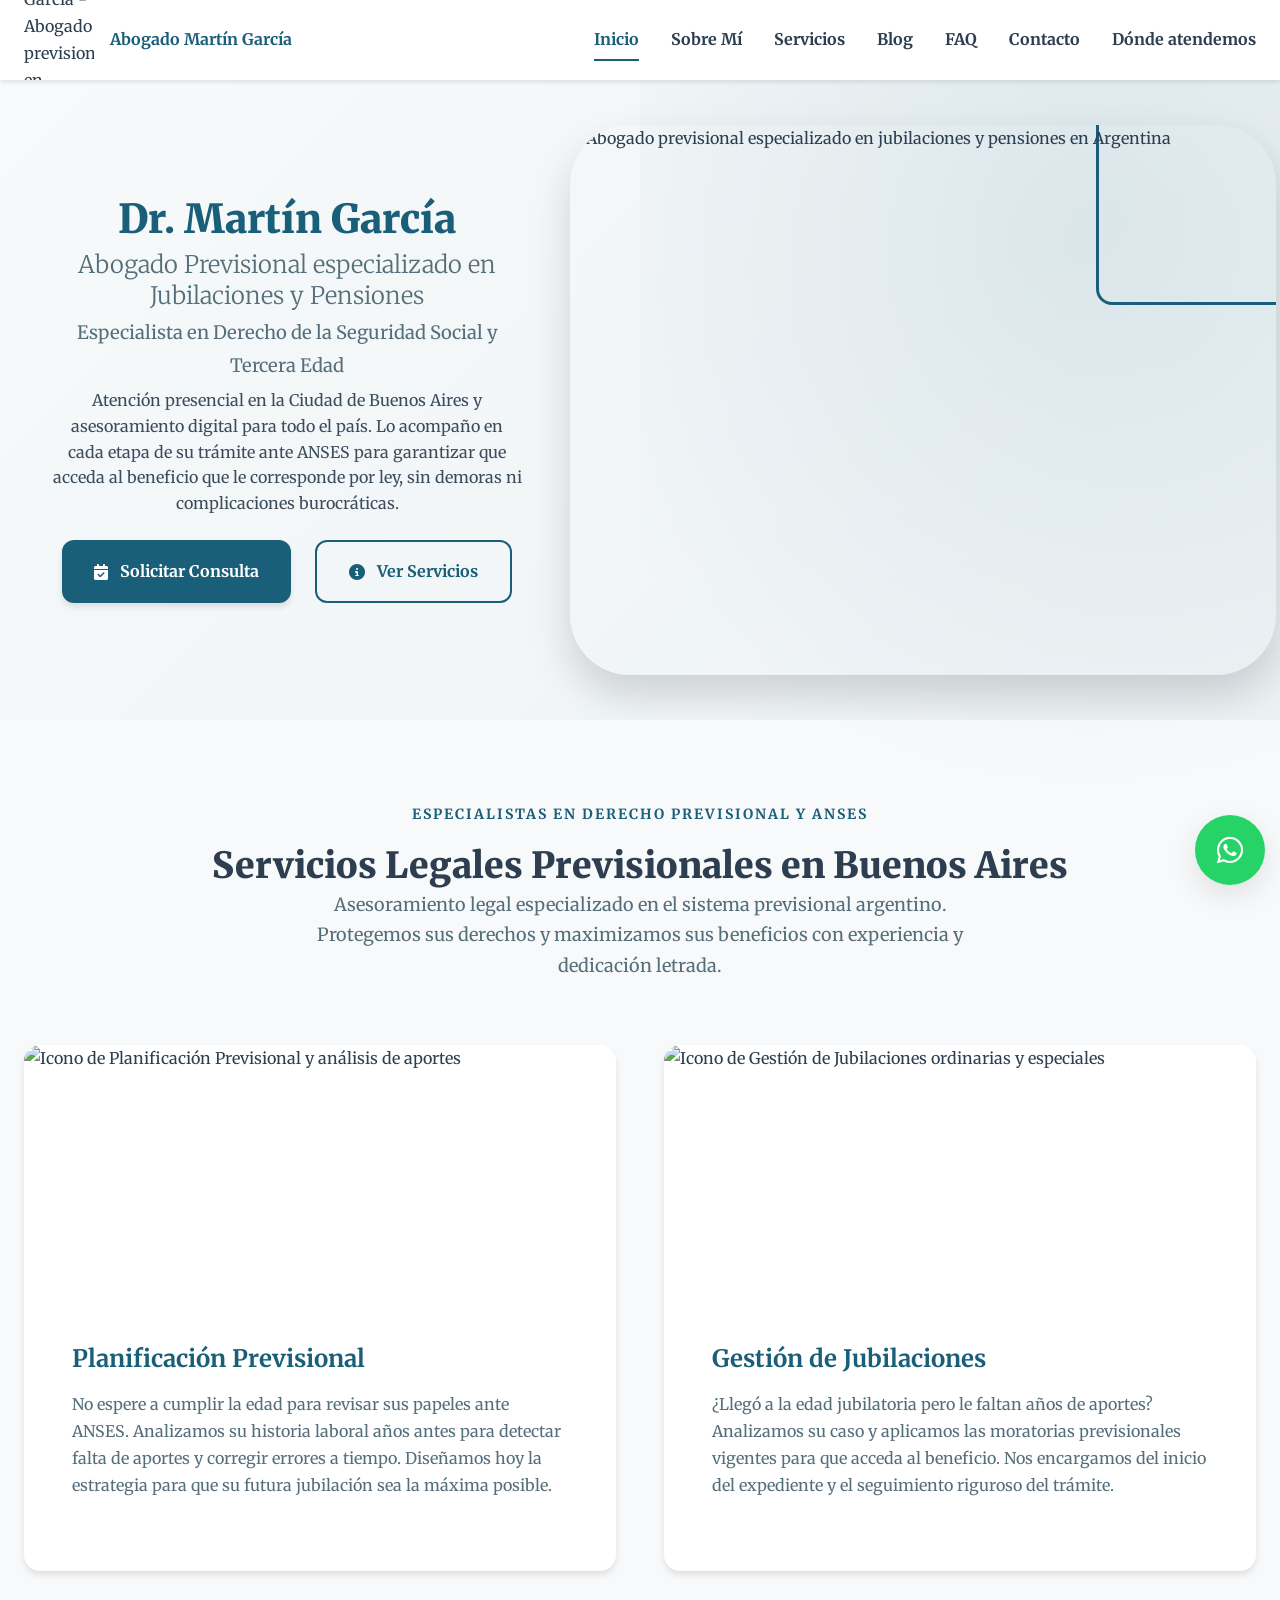
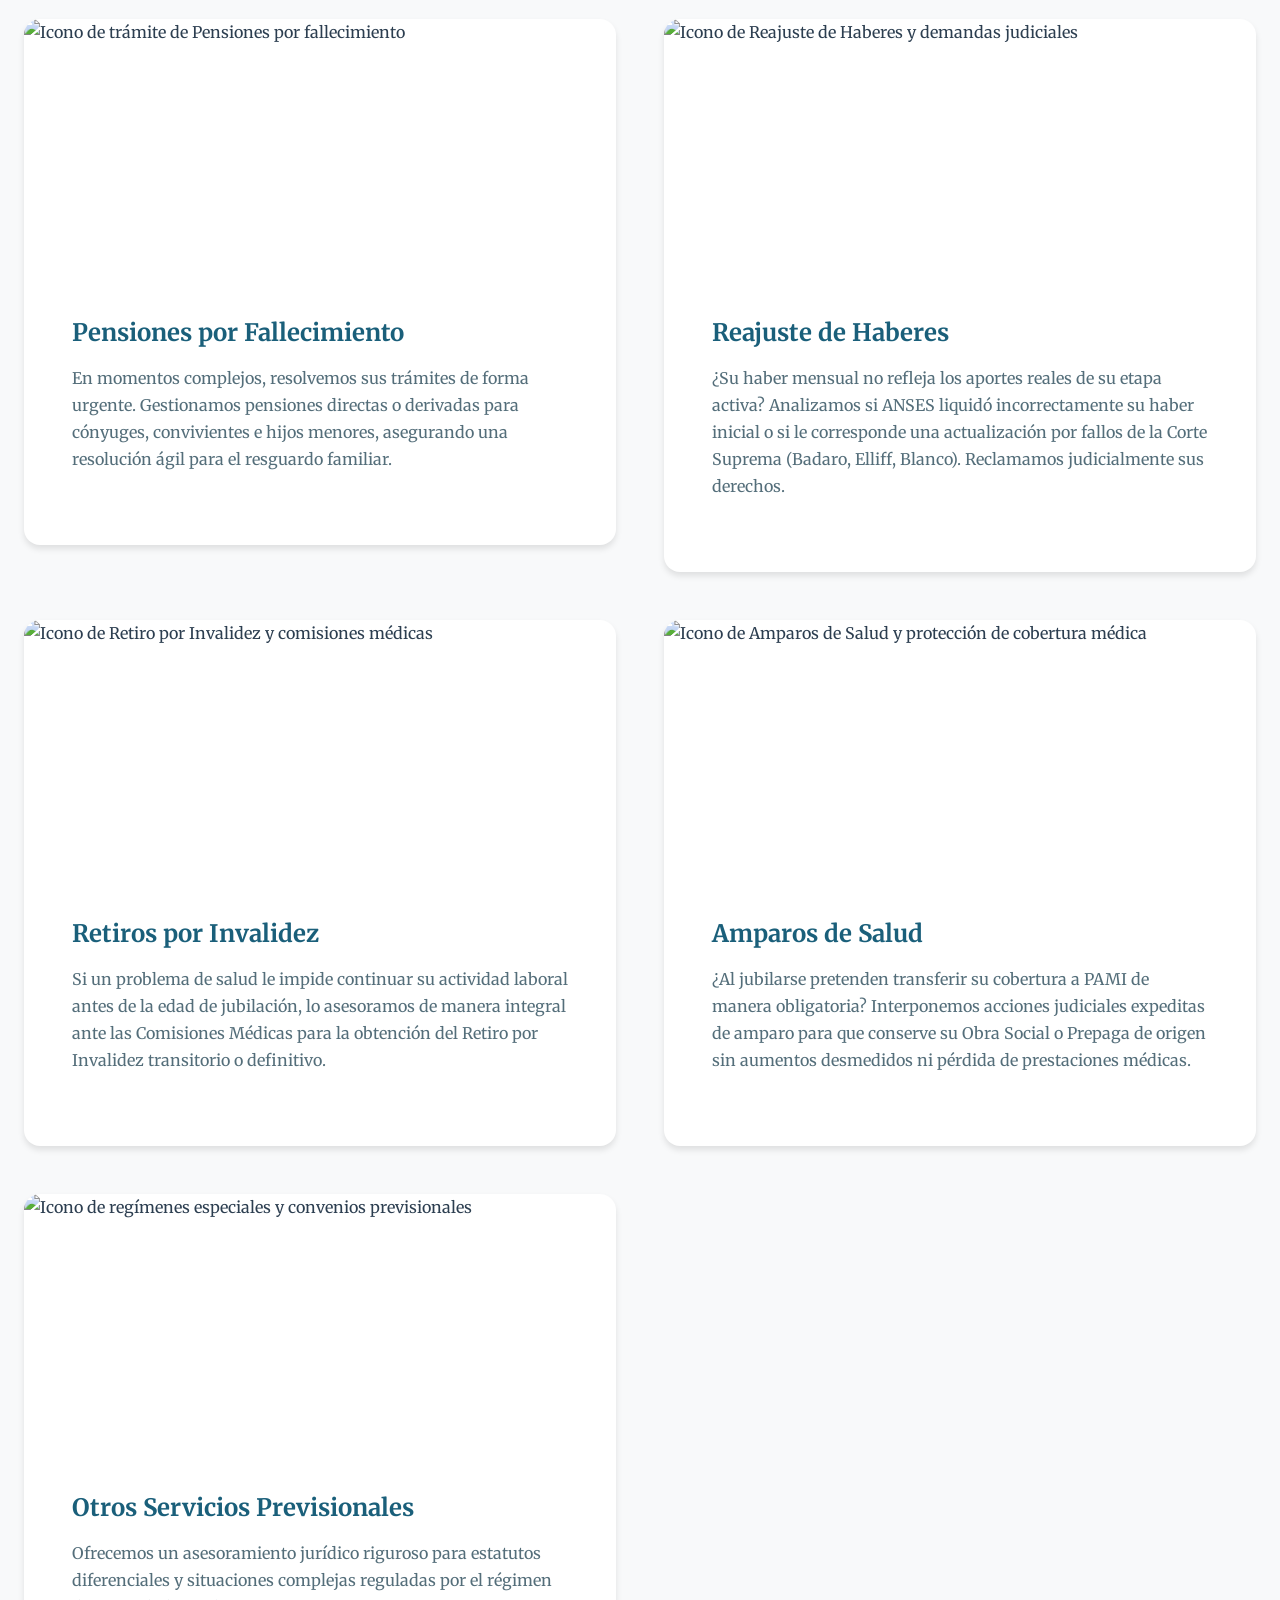
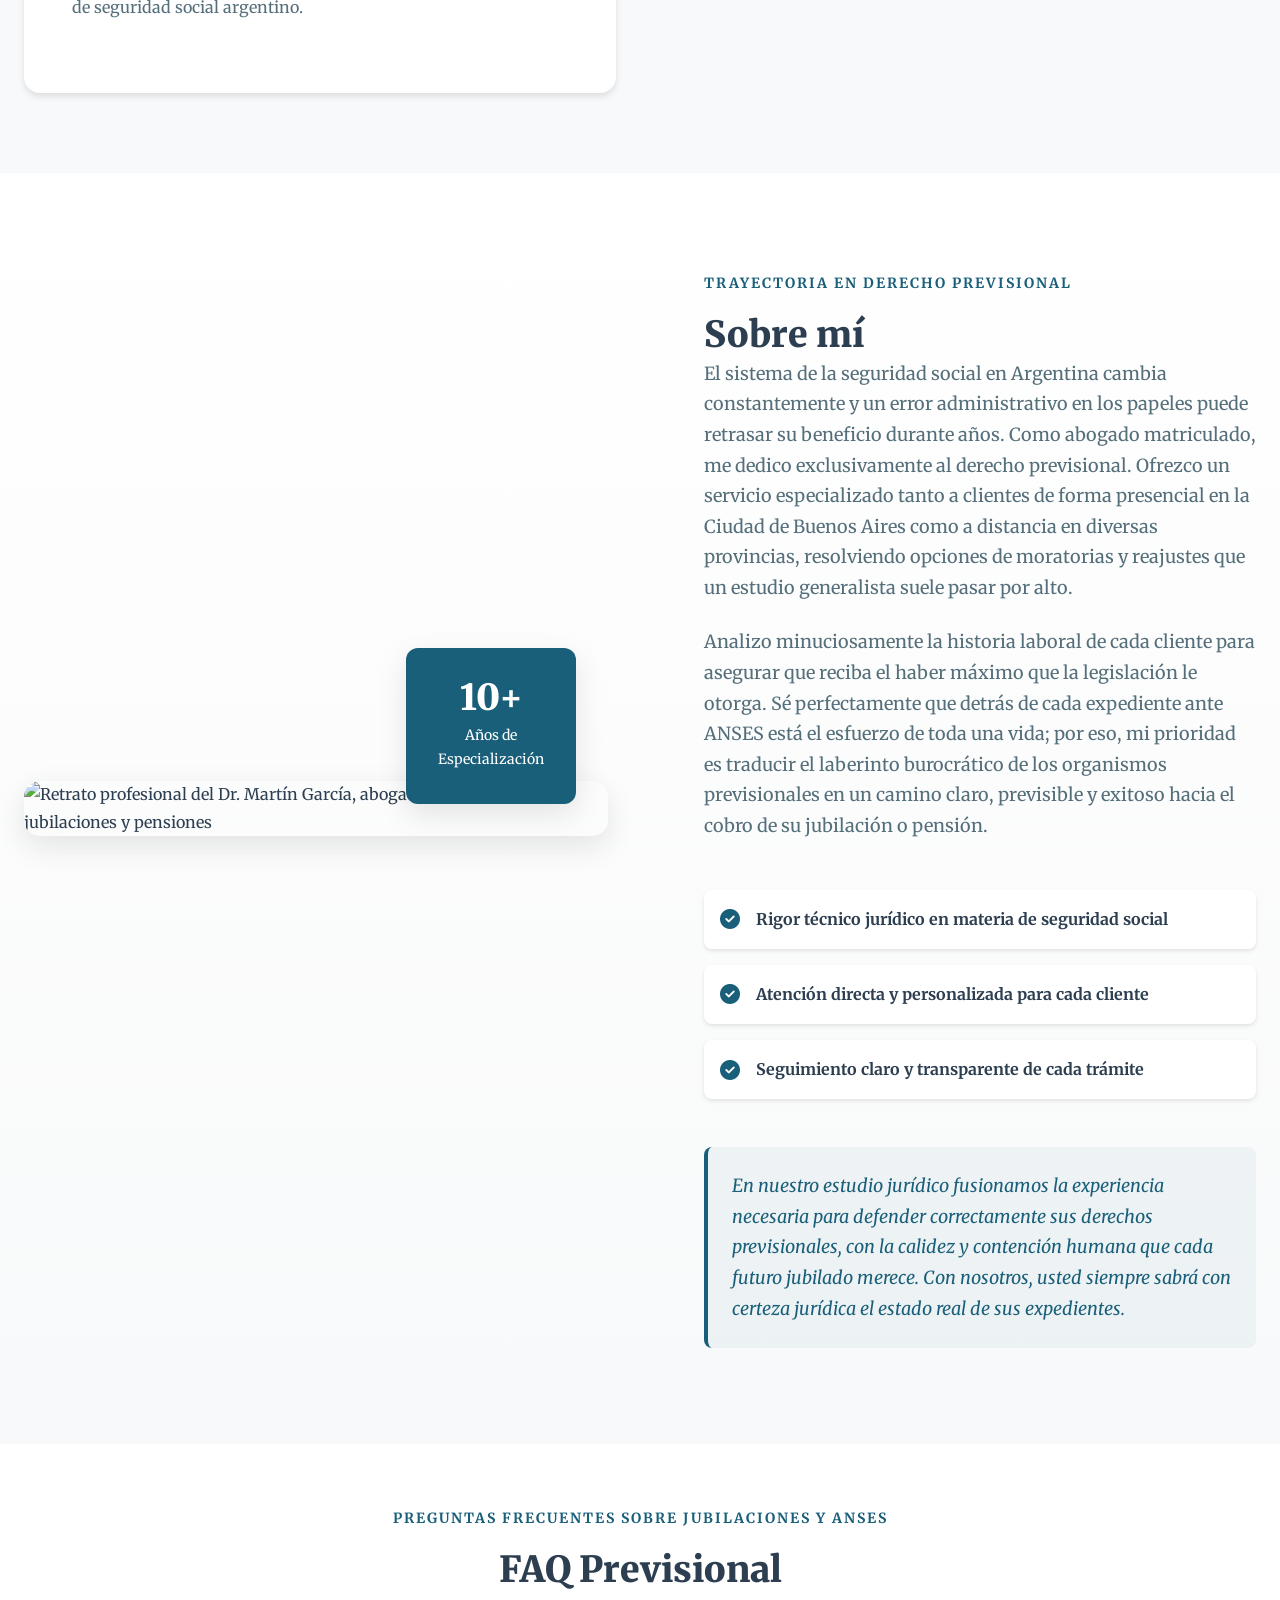
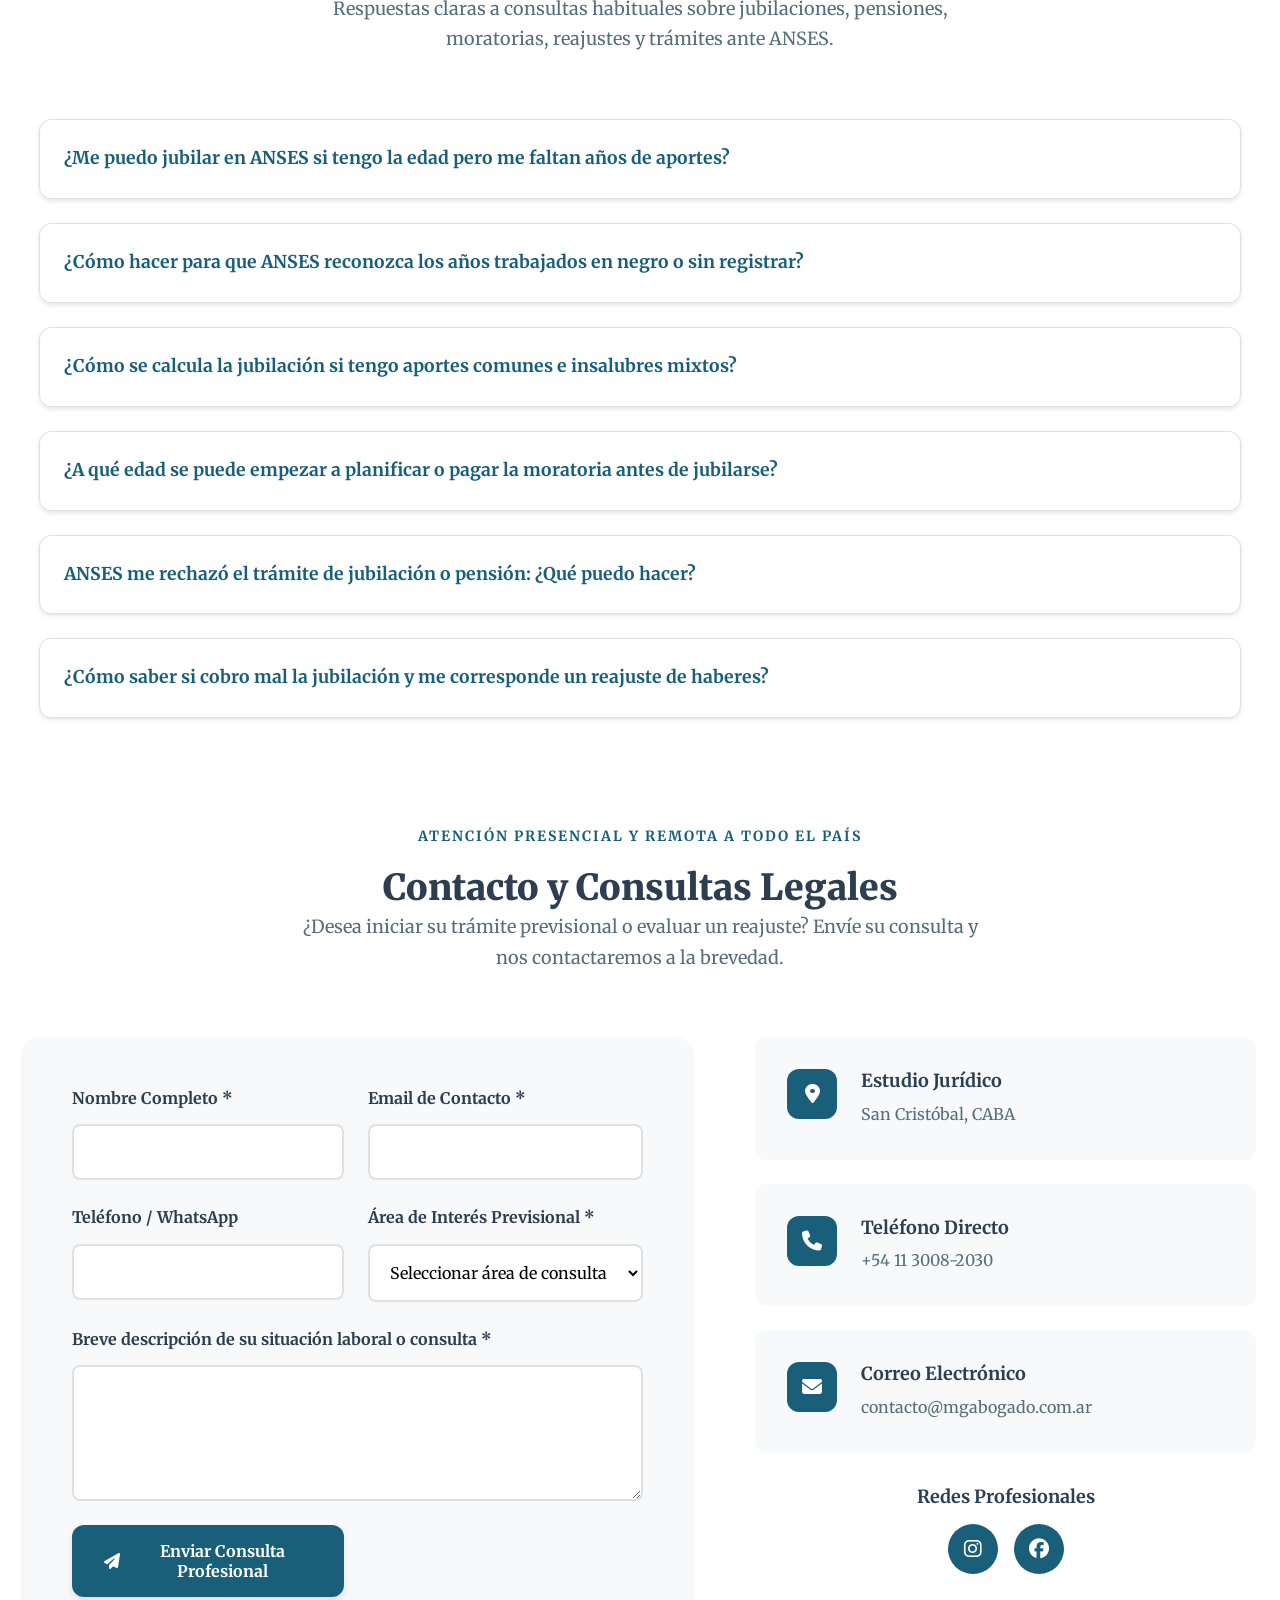
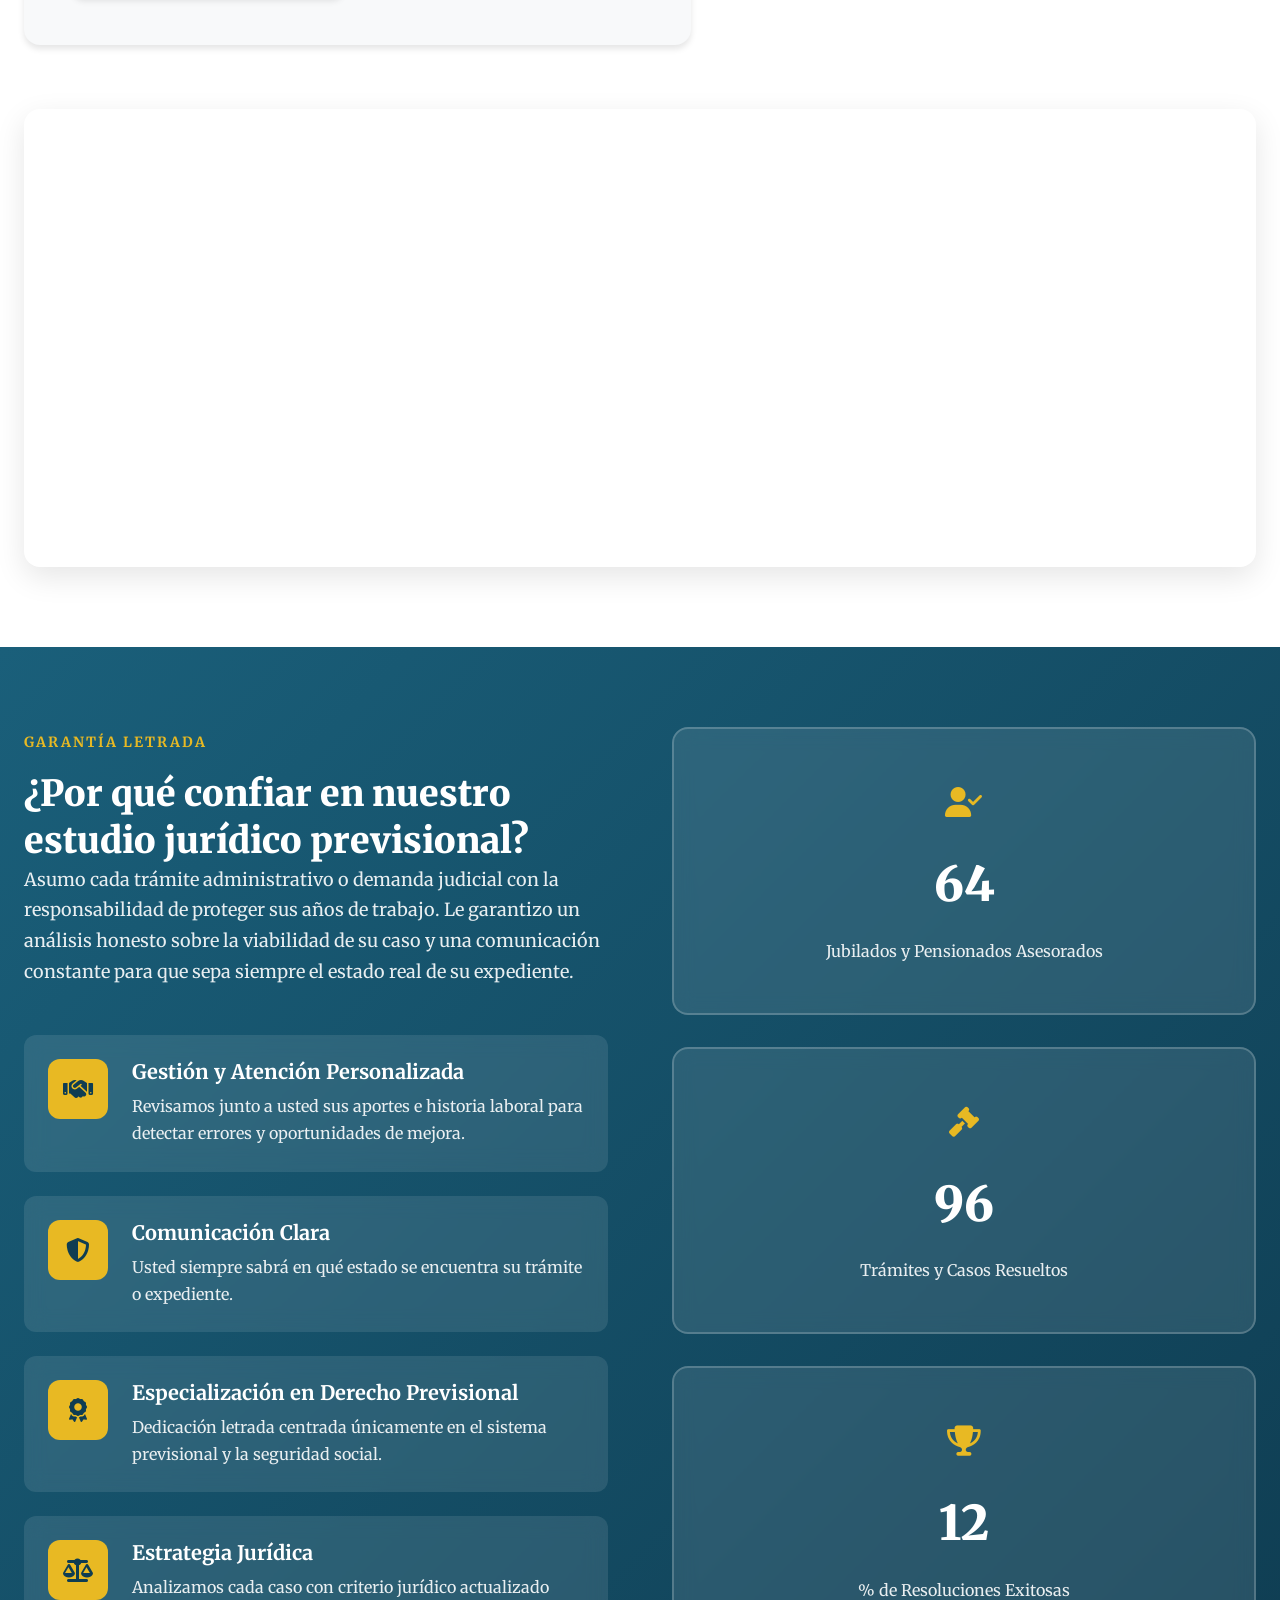
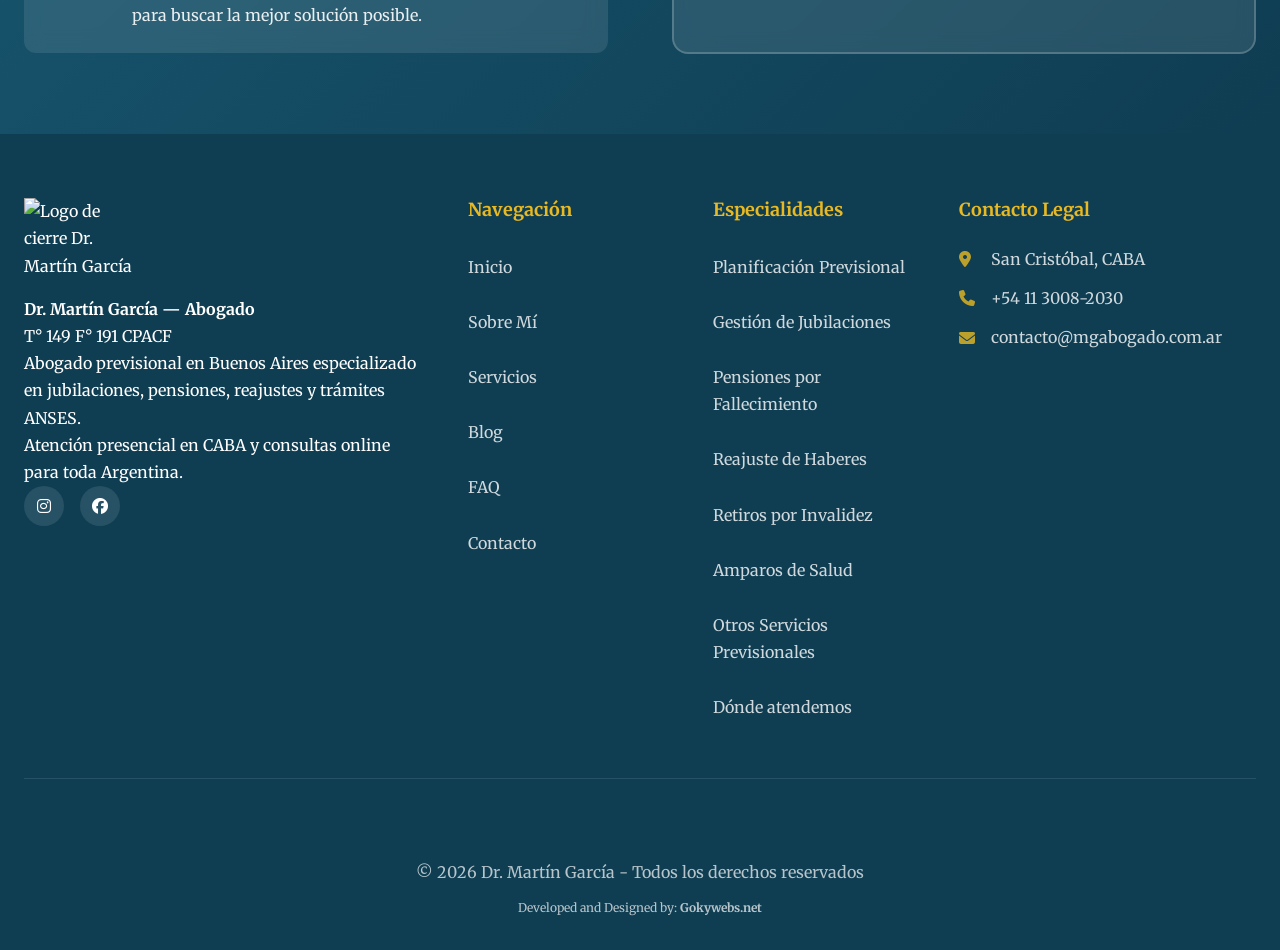
==== index.html @ 27e60020 "Add files via upload" ====
<!DOCTYPE html>
<html lang="es">
<head>
    <!-- Google Tag Manager -->
<script>(function(w,d,s,l,i){w[l]=w[l]||[];w[l].push({'gtm.start':
new Date().getTime(),event:'gtm.js'});var f=d.getElementsByTagName(s)[0],
j=d.createElement(s),dl=l!='dataLayer'?'&l='+l:'';j.async=true;j.src=
'https://www.googletagmanager.com/gtm.js?id='+i+dl;f.parentNode.insertBefore(j,f);
})(window,document,'script','dataLayer','GTM-MPMJT2L8');</script>
<!-- End Google Tag Manager -->
    <meta charset="UTF-8">
    <meta name="viewport" content="width=device-width, initial-scale=1.0">
    
<link rel="icon" type="image/x-icon" href="images/Logos/Martin Garcia Servicios Legales - Isotipo.ico">
    <link rel="apple-touch-icon" href="images/Logos/Martin Garcia Servicios Legales - Isotipo.png">
    
    <meta name="theme-color" content="#1A2E40">
    

    <title>Abogado Previsional en CABA | Jubilaciones, Pensiones y Reajustes ANSES</title>
    <meta name="description" content="Abogado previsional en Buenos Aires especializado en jubilaciones, pensiones, reajuste de haberes y trámites ANSES. Atención presencial en CABA y consultas online para todo el país.">
    <meta name="keywords" content="abogado previsional, jubilaciones, pensiones, ANSES, reajuste de haberes, amparo de salud, abogado previsional buenos aires, moratorias previsionales, retiro por invalidez, derecho previsional argentina, aportes jubilatorios">
    <meta name="author" content="Dr. Martín García">
    <meta name="robots" content="index, follow, max-image-preview:large">
    <meta name="geo.region" content="AR-C">
<meta name="geo.placename" content="Buenos Aires">
<meta name="geo.position" content="-34.6037;-58.3816">
<meta name="ICBM" content="-34.6037, -58.3816">
<meta name="language" content="Spanish">
    <meta property="og:title" content="Dr. Martín García | Abogado Especialista en Derecho Previsional">
    <meta property="og:description" content="Asesoramiento legal profesional en jubilaciones, pensiones, reajustes y moratorias ante ANSES. Gestión integral presencial y remota para todo el país.">
    <meta property="og:type" content="website">
    
    <meta property="og:site_name" content="Dr. Martín García - Abogado Previsional">
    <meta property="og:url" content="https://mgabogado.com.ar/">
    <meta property="og:image" content="https://mgabogado.com.ar/images/Logos/social-share.jpg">
    <meta property="og:image:width" content="1200">
<meta property="og:image:height" content="630">
    <meta property="og:locale" content="es_AR">
    
    <meta name="twitter:card" content="summary_large_image">
    <meta name="twitter:title" content="Dr. Martín García - Abogado Previsional">
    <meta name="twitter:description" content="Especialista en jubilaciones, pensiones y reajustes en el sistema previsional argentino.">
    <meta name="twitter:image" content="https://mgabogado.com.ar/images/Logos/Martin Garcia Servicios Legales - Isotipo.jpg">
    
    <link rel="canonical" href="https://mgabogado.com.ar/">
<link rel="alternate" hreflang="es-AR" href="https://mgabogado.com.ar/">
   <link rel="preload" as="image" href="images/Logo.webp">
    <link rel="stylesheet" href="styles.css">
    <link rel="preconnect" href="https://fonts.googleapis.com">
<link rel="preconnect" href="https://fonts.gstatic.com" crossorigin>
<link href="https://fonts.googleapis.com/css2?family=Merriweather:wght@300;400;700;900&display=swap" rel="stylesheet" media="print" onload="this.media='all'">
    <link rel="stylesheet" href="https://cdnjs.cloudflare.com/ajax/libs/font-awesome/6.4.0/css/all.min.css" media="print" onload="this.media='all'">
   
<script type="application/ld+json">
{
  "@context": "https://schema.org",
  "@type": "FAQPage",
  "mainEntity": [
    {
      "@type": "Question",
      "name": "¿Me puedo jubilar en ANSES si tengo la edad pero me faltan años de aportes?",
      "acceptedAnswer": {
        "@type": "Answer",
        "text": "Sí, en muchos casos es posible acceder a la jubilación aun cuando faltan años de aportes, mediante los regímenes de regularización previsional vigentes (moratorias). Actualmente, la posibilidad de regularizar aportes depende de las modalidades habilitadas por la normativa vigente, que permiten cancelar períodos faltantes para poder completar los requisitos y acceder al beneficio jubilatorio en ANSES."
      }
    },
    {
      "@type": "Question",
      "name": "¿Cómo hacer para que ANSES reconozca los años trabajados en negro o sin registrar?",
      "acceptedAnswer": {
        "@type": "Answer",
        "text": "Para solicitar el reconocimiento de aportes no registrados, se puede iniciar un trámite de probatoria de servicios, aportando prueba documental del vínculo laboral. Esto puede incluir recibos de sueldo, certificaciones laborales, aportes sindicales, registros de obra social o cualquier documentación que permita acreditar la relación de trabajo para su incorporación al cómputo previsional."
      }
    },
    {
      "@type": "Question",
      "name": "¿Cómo se calcula la jubilación si tengo aportes comunes e insalubres mixtos?",
      "acceptedAnswer": {
        "@type": "Answer",
        "text": "Cuando existen servicios comunes e insalubres, no se suman de forma directa. Se aplica un prorrateo de servicios, que permite determinar cómo impactan los distintos períodos en la edad jubilatoria y en los años requeridos. Este mecanismo combina la normativa aplicable a cada tipo de actividad para establecer la edad efectiva de acceso al beneficio previsional."
      }
    },
    {
      "@type": "Question",
      "name": "¿A qué edad se puede empezar a planificar o pagar la moratoria antes de jubilarse?",
      "acceptedAnswer": {
        "@type": "Answer",
        "text": "La planificación previsional puede iniciarse varios años antes de la edad jubilatoria. En la práctica, muchas personas comienzan a analizar su situación a partir de los 50 años en mujeres y 55 en hombres, con el objetivo de evaluar aportes faltantes y posibles escenarios de regularización. Esto permite anticipar el acceso al beneficio y ordenar la situación previsional con tiempo, según la normativa vigente."
      }
    },
    {
      "@type": "Question",
      "name": "ANSES me rechazó el trámite de jubilación o pensión: ¿Qué puedo hacer?",
      "acceptedAnswer": {
        "@type": "Answer",
        "text": "Si el organismo emite una resolución denegatoria, es posible revisar los fundamentos del rechazo y presentar un recurso administrativo o judicial, según el caso. En general, los reclamos pueden tramitarse mediante recursos ante la CARSS o mediante acciones judiciales previsionales, dependiendo del motivo del rechazo y de la etapa del expediente."
      }
    },
    {
      "@type": "Question",
      "name": "¿Cómo saber si cobro mal la jubilación y me corresponde un reajuste de haberes?",
      "acceptedAnswer": {
        "@type": "Answer",
        "text": "Para determinar si un haber jubilatorio está correctamente calculado, es necesario analizar la historia laboral, los salarios históricos y la movilidad aplicada en el beneficio. Cuando existen diferencias entre los ingresos reales y el haber percibido, puede corresponder un análisis técnico de reajuste previsional, considerando la normativa vigente y la jurisprudencia de la Corte Suprema en materia de movilidad jubilatoria."
      }
    }
  ]
}
</script>

<script type="application/ld+json">
{
  "@context":"https://schema.org",
  "@type": ["LegalService","Attorney","LocalBusiness"],
  "name": "Dr. Martín García - Abogado Previsional",
    "description": "Estudio jurídico previsional especializado en jubilaciones, pensiones, reajustes de haberes y trámites ANSES en Buenos Aires y atención online para toda Argentina.",
  "image": "https://mgabogado.com.ar/images/Logos/Martin Garcia Servicios Legales - Isotipo.jpg",
  "@id": "https://mgabogado.com.ar/",
  "url": "https://mgabogado.com.ar/",
"telephone": "+541130082030",
"email": "contacto@mgabogado.com.ar",
"founder": "Dr. Martín García",
"openingHours": "Mo-Fr 09:00-18:00",
  "address": {
    "@type": "PostalAddress",
    "addressLocality": "Buenos Aires",
    "addressRegion": "CABA",
    "addressCountry": "AR"
  },
"geo": {
  "@type": "GeoCoordinates",
  "latitude": -34.6174548,
  "longitude": -58.4005626
},
 "areaServed": {
  "@type": "Country",
  "name": "Argentina"
},
  "priceRange": "$$",
 "serviceType": [
  "Jubilaciones",
  "Pensiones",
  "Retiro por Invalidez",
  "Reajuste de Haberes",
  "Amparos de Salud",
  "Derecho Previsional"
],

"sameAs": [
  "https://www.instagram.com/ab.martingarcia/",
  "https://www.facebook.com/AbogadoGarciaMartin/"
]

}
</script>

<style>
        .hero__title {
            margin-bottom: 0.3rem !important;
        }
        .hero__description {
            margin-top: 0 !important;
            margin-bottom: 0.4rem !important;
            font-size: 1.15rem !important;
        }
        .hero__seo-text {
            margin-top: 0 !important;
            margin-bottom: 1.5rem !important;
            font-size: 1rem !important;
            line-height: 1.6 !important;
            opacity: .92 !important;
            max-width: 700px !important;
        }
    </style>
</head>
<body>
    <!-- Google Tag Manager (noscript) -->
<noscript><iframe src="https://www.googletagmanager.com/ns.html?id=GTM-MPMJT2L8"
height="0" width="0" style="display:none;visibility:hidden"></iframe></noscript>
<!-- End Google Tag Manager (noscript) -->
    <header class="header" id="header">
        <nav class="nav container">
            <div class="nav__brand">
                <img src="images/Logo.webp" alt="Dr. Martín García - Abogado previsional en Buenos Aires" class="nav__logo">
                <span class="nav__name">Abogado Martín García</span>
            </div>
            
            <div class="nav__menu" id="nav-menu">
                <ul class="nav__list">
                    <li class="nav__item">
                        <a href="#inicio" class="nav__link active-link" title="Ir al inicio">Inicio</a>
                    </li>
                    <li class="nav__item">
                        <a href="#sobre-mi" class="nav__link" title="Conocer la trayectoria del Dr. Martín García">Sobre Mí</a>
                    </li>
                    <li class="nav__item">
                        <a href="#servicios" class="nav__link" title="Servicios legales previsionales">Servicios</a>
                    </li>
                    <li class="nav__item">
                        <a href="https://blog.mgabogado.com.ar" target="_blank" rel="noopener noreferrer" class="nav__link" title="Visitar nuestro Blog de novedades previsionales">Blog</a>
                    </li>
<li class="nav__item">
    <a href="#faq" class="nav__link">FAQ</a>
</li>
                    <li class="nav__item">
                        <a href="#contacto" class="nav__link" title="Contactar con el estudio">Contacto</a>
                    </li>
                    <li class="nav__item">
                        <a href="abogado-previsional-buenos-aires.html" class="nav__link" title="Dónde atendemos">Dónde atendemos</a>
                    </li>
                </ul>
                <div class="nav__close" id="nav-close">
                    <i class="fas fa-times"></i>
                </div>
            </div>

            <div class="nav__toggle" id="nav-toggle">
                <i class="fas fa-bars"></i>
            </div>
        </nav>
    </header>

    <section class="hero" id="inicio">
        <div class="hero__container container">
            <div class="hero__content">
                <div class="hero__text" data-aos="fade-right">

                    <h1 class="hero__title">
                        <span class="hero__title-main">
                            Dr. Martín García
                        </span>
                        <span class="hero__title-sub">
                            Abogado Previsional especializado en Jubilaciones y Pensiones
                        </span>
                    </h1>

                    <p class="hero__description">
                        Especialista en Derecho de la Seguridad Social y Tercera Edad
                    </p>

                    <p class="hero__seo-text">
                        Atención presencial en la Ciudad de Buenos Aires y asesoramiento digital para todo el país. Lo acompaño en cada etapa de su trámite ante ANSES para garantizar que acceda al beneficio que le corresponde por ley, sin demoras ni complicaciones burocráticas.
                    </p>

                    <div class="hero__buttons">
                        <a href="#contacto" class="btn btn--primary" title="Solicitar una consulta legal">
                            <i class="fas fa-calendar-check"></i>
                            Solicitar Consulta
                        </a>
                        <a href="#servicios" class="btn btn--secondary" title="Ver servicios previsionales">
                            <i class="fas fa-info-circle"></i>
                            Ver Servicios
                        </a>
                    </div>

                </div>
            </div>

            <div class="hero__image" data-aos="fade-left">
           <div class="hero__image-wrapper">
    <img 
        src="images/Derecho.webp"
        alt="Abogado previsional especializado en jubilaciones y pensiones en Argentina"
        fetchpriority="high"
        loading="eager"
        width="700"
        height="900"
    >
    <div class="hero__image-decoration"></div>
</div>
            </div>
        </div>
    </section>

    <section class="services" id="servicios">
        <div class="container">
            <div class="section__header" data-aos="fade-up">
                <span class="section__subtitle">Especialistas en Derecho Previsional y ANSES</span>
                <h2><span class="section__title">Servicios Legales Previsionales en Buenos Aires</span></h2>
                <p class="section__description">
                    Asesoramiento legal especializado en el sistema previsional argentino. 
                    Protegemos sus derechos y maximizamos sus beneficios con experiencia y dedicación letrada.
                </p>
            </div>

            <div class="services__grid">
                <a href="planificacion-previsional.html" class="service-card-link">

<div class="service-card" data-aos="fade-up" data-aos-delay="100">
                    <div class="service-card__image">
                        <img src="images/planificacion.webp" alt="Icono de Planificación Previsional y análisis de aportes">

                    </div>
                    <div class="service-card__content">
                        <h3 class="service-card__title">Planificación Previsional</h3>
                        <p class="service-card__description">
                            No espere a cumplir la edad para revisar sus papeles ante ANSES. Analizamos su historia laboral años antes para detectar falta de aportes y corregir errores a tiempo. Diseñamos hoy la estrategia para que su futura jubilación sea la máxima posible.
                        </p>
                        <ul class="service-card__list">
                            <li><i class="fas fa-chevron-right"></i> Análisis integral de historia laboral</li>
                            <li><i class="fas fa-chevron-right"></i> Detección de aportes no registrados</li>
                            <li><i class="fas fa-chevron-right"></i> Corrección de datos patrimoniales</li>
                            <li><i class="fas fa-chevron-right"></i> Estrategia de jubilación anticipada</li>
                            <li><i class="fas fa-chevron-right"></i> Maximización del haber previsional</li>
                        </ul>
                    </div>
                </div>

</a>
<a href="gestion-jubilaciones.html" class="service-card-link">                
<div class="service-card" data-aos="fade-up" data-aos-delay="200">
                    <div class="service-card__image">
                        <img src="images/jubilaciones.webp" alt="Icono de Gestión de Jubilaciones ordinarias y especiales">                    </div> 
                    <div class="service-card__content">
                        <h3 class="service-card__title">Gestión de Jubilaciones</h3>
                        <p class="service-card__description">
                            ¿Llegó a la edad jubilatoria pero le faltan años de aportes? Analizamos su caso y aplicamos las moratorias previsionales vigentes para que acceda al beneficio. Nos encargamos del inicio del expediente y el seguimiento riguroso del trámite.
                        </p>
                        <ul class="service-card__list">
                            <li><i class="fas fa-chevron-right"></i> Aplicación de moratorias previsionales vigentes</li>
                            <li><i class="fas fa-chevron-right"></i> Armado e inicio de expedientes administrativos</li>
                            <li><i class="fas fa-chevron-right"></i> Seguimiento completo en dependencias de ANSES</li>
                            <li><i class="fas fa-chevron-right"></i> Regularización de deudas autónomas</li>
                            <li><i class="fas fa-chevron-right"></i> Acompañamiento integral hasta el primer cobro</li>
                        </ul>
                    </div>
                </div>
</a>
<a href="pensiones-por-fallecimiento.html" class="service-card-link">
                <div class="service-card" data-aos="fade-up" data-aos-delay="300">
                    <div class="service-card__image">
                        <img src="images/pensiones.webp" alt="Icono de trámite de Pensiones por fallecimiento">
                    </div>
                    <div class="service-card__content">
                        <h3 class="service-card__title">Pensiones por Fallecimiento</h3>
                        <p class="service-card__description">
                            En momentos complejos, resolvemos sus trámites de forma urgente. Gestionamos pensiones directas o derivadas para cónyuges, convivientes e hijos menores, asegurando una resolución ágil para el resguardo familiar.
                        </p>
                        <ul class="service-card__list">
                            <li><i class="fas fa-chevron-right"></i> Pensiones directas por fallecimiento de activo</li>
                            <li><i class="fas fa-chevron-right"></i> Pensiones derivadas de un haber jubilatorio</li>
                            <li><i class="fas fa-chevron-right"></i> Acreditación de vínculos para convivientes</li>
                            <li><i class="fas fa-chevron-right"></i> Solicitud de beneficios para hijos menores o con discapacidad</li>
                            <li><i class="fas fa-chevron-right"></i> Trámite prioritario y urgente</li>
                        </ul>
                    </div>
                </div>
</a>
<a href="reajuste-de-haberes.html" class="service-card-link">
                <div class="service-card" data-aos="fade-up" data-aos-delay="400">
                    <div class="service-card__image">
                        <img src="images/reajuste.webp" alt="Icono de Reajuste de Haberes y demandas judiciales">
                    </div> 
                    <div class="service-card__content">
                        <h3 class="service-card__title">Reajuste de Haberes</h3>
                        <p class="service-card__description">
                            ¿Su haber mensual no refleja los aportes reales de su etapa activa? Analizamos si ANSES liquidó incorrectamente su haber inicial o si le corresponde una actualización por fallos de la Corte Suprema (Badaro, Elliff, Blanco). Reclamamos judicialmente sus derechos.
                        </p>
                        <ul class="service-card__list">
                            <li><i class="fas fa-chevron-right"></i> Auditoría técnica de la liquidación inicial</li>
                            <li><i class="fas fa-chevron-right"></i> Reclamos administrativos de movilidad</li>
                            <li><i class="fas fa-chevron-right"></i> Demandas judiciales por reajuste de haberes</li>
                            <li><i class="fas fa-chevron-right"></i> Aplicación de jurisprudencia (Badaro, Elliff, Blanco)</li>
                            <li><i class="fas fa-chevron-right"></i> Ejecución de sentencias y cobro de retroactivos</li>
                        </ul>
                    </div>
                </div>
</a>
<a href="retiro-por-invalidez.html" class="service-card-link">
                <div class="service-card" data-aos="fade-up" data-aos-delay="500">
                    <div class="service-card__image">
                        <img src="images/retiro.webp" alt="Icono de Retiro por Invalidez y comisiones médicas">

                    </div>
                    <div class="service-card__content">
                        <h3 class="service-card__title">Retiros por Invalidez</h3>
                        <p class="service-card__description">
                            Si un problema de salud le impide continuar su actividad laboral antes de la edad de jubilación, lo asesoramos de manera integral ante las Comisiones Médicas para la obtención del Retiro por Invalidez transitorio o definitivo.
                        </p>
                        <ul class="service-card__list">
                            <li><i class="fas fa-chevron-right"></i> Evaluación de regularidad de aportes exigida</li>
                            <li><i class="fas fa-chevron-right"></i> Tramitación de Retiro Transitorio por Invalidez (RTI)</li>
                            <li><i class="fas fa-chevron-right"></i> Representación y asistencia ante Comisiones Médicas</li>
                            <li><i class="fas fa-chevron-right"></i> Interposición de recursos de apelación y revisión</li>
                            <li><i class="fas fa-chevron-right"></i> Conversión a retiro definitivo</li>
                        </ul>
                    </div>
                </div>
</a>
<a href="amparos-de-salud.html" class="service-card-link">
                <div class="service-card" data-aos="fade-up" data-aos-delay="600">
                    <div class="service-card__image">
                        <img src="images/amparo.webp" alt="Icono de Amparos de Salud y protección de cobertura médica">

                    </div>
                    <div class="service-card__content">
                        <h3 class="service-card__title">Amparos de Salud</h3>
                        <p class="service-card__description">
                            ¿Al jubilarse pretenden transferir su cobertura a PAMI de manera obligatoria? Interponemos acciones judiciales expeditas de amparo para que conserve su Obra Social o Prepaga de origen sin aumentos desmedidos ni pérdida de prestaciones médicas.
                        </p>
                        <ul class="service-card__list">
                            <li><i class="fas fa-chevron-right"></i> Interposición de acciones de amparo de salud urgentes</li>
                            <li><i class="fas fa-chevron-right"></i> Derecho de continuidad en la Obra Social de origen</li>
                            <li><i class="fas fa-chevron-right"></i> Mantenimiento de afiliación en empresas de Medicina Prepaga</li>
                            <li><i class="fas fa-chevron-right"></i> Freno legal a aumentos abusivos por edad</li>
                            <li><i class="fas fa-chevron-right"></i> Cobertura total de tratamientos y medicamentos complejos</li>
                        </ul>
                    </div>
                </div>
</a>
<a href="otros-servicios-previsionales.html" class="service-card-link">
                <div class="service-card" data-aos="fade-up" data-aos-delay="700">
                    <div class="service-card__image">
                        <img src="images/otros servicios.webp" alt="Icono de regímenes especiales y convenios previsionales">

                    </div>
                    <div class="service-card__content">
                        <h3 class="service-card__title">Otros Servicios Previsionales</h3>
                        <p class="service-card__description">
                            Ofrecemos un asesoramiento jurídico riguroso para estatutos diferenciales y situaciones complejas reguladas por el régimen de seguridad social argentino.
                        </p>
                        <ul class="service-card__list">
                            <li><i class="fas fa-chevron-right"></i> Reconocimiento de Servicios y certificación de aportes</li>
                            <li><i class="fas fa-chevron-right"></i> Jubilaciones Docentes (Nacionales y Provinciales)</li>
                            <li><i class="fas fa-chevron-right"></i> Regímenes Diferenciales (Construcción, Insalubres, Transportes)</li>
                            <li><i class="fas fa-chevron-right"></i> Jubilaciones por Convenios Internacionales de reciprocidad</li>
                            <li><i class="fas fa-chevron-right"></i> Regulación de deuda previsional para autónomos y monotributistas</li>
                        </ul>
                    </div>

                </div>
</a>
            </div>

        </div>


    </section>

    <section class="about" id="sobre-mi">
        <div class="container">
            <div class="about__wrapper">
                <div class="about__image" data-aos="fade-right">
                    <img src="images/FotoPerfil.webp" alt="Retrato profesional del Dr. Martín García, abogado especialista en jubilaciones y pensiones">

                    <div class="about__experience">
                        <div class="about__experience-number">10+</div>
                        <div class="about__experience-text">Años de<br>Especialización</div>
                    </div>
                </div>
                <div class="about__content" data-aos="fade-left">
                    <span class="section__subtitle">Trayectoria en Derecho Previsional</span>
                    <h2><span class="section__title">Sobre mí</span></h2>
                    
                    <p class="about__text">
                        El sistema de la seguridad social en Argentina cambia constantemente y un error administrativo en los papeles puede retrasar su beneficio durante años. Como abogado matriculado, me dedico exclusivamente al derecho previsional. Ofrezco un servicio especializado tanto a clientes de forma presencial en la Ciudad de Buenos Aires como a distancia en diversas provincias, resolviendo opciones de moratorias y reajustes que un estudio generalista suele pasar por alto.
                    </p>
                    <p class="about__text">
                        Analizo minuciosamente la historia laboral de cada cliente para asegurar que reciba el haber máximo que la legislación le otorga. Sé perfectamente que detrás de cada expediente ante ANSES está el esfuerzo de toda una vida; por eso, mi prioridad es traducir el laberinto burocrático de los organismos previsionales en un camino claro, previsible y exitoso hacia el cobro de su jubilación o pensión.
                    </p>
                    
                    <div class="about__features">
                        <div class="about__feature">
                            <i class="fas fa-check-circle"></i>
                            <span>Rigor técnico jurídico en materia de seguridad social</span>
                        </div>
                        <div class="about__feature">
                            <i class="fas fa-check-circle"></i>
                            <span>Atención directa y personalizada para cada cliente</span>
                        </div>
                        <div class="about__feature">
                            <i class="fas fa-check-circle"></i>
                            <span>Seguimiento claro y transparente de cada trámite</span>
                        </div>
                    </div>

                    <p class="about__cta">
                        En nuestro estudio jurídico fusionamos la experiencia necesaria para defender correctamente sus derechos previsionales, con la calidez y contención humana que cada futuro jubilado merece. Con nosotros, usted siempre sabrá con certeza jurídica el estado real de sus expedientes.
                    </p>
                </div>
            </div>
        </div>
    </section>
<section class="faq" id="faq">
    <div class="container">
        <div class="section__header" data-aos="fade-up">
            <span class="section__subtitle">Preguntas Frecuentes sobre Jubilaciones y ANSES</span>
            <h2><span class="section__title">FAQ Previsional</span></h2>
            <p class="section__description">
                Respuestas claras a consultas habituales sobre jubilaciones, pensiones, moratorias, reajustes y trámites ante ANSES.
            </p>
        </div>

        <div class="faq__container">

            <details class="faq__item">
                <summary>¿Me puedo jubilar en ANSES si tengo la edad pero me faltan años de aportes?</summary>
                <p>
                    Sí, en muchos casos es posible acceder a la jubilación aun cuando faltan años de aportes, mediante los regímenes de regularización previsional vigentes (moratorias). Actualmente, la posibilidad de regularizar aportes depende de las modalidades habilitadas por la normativa vigente, que permiten cancelar períodos faltantes para poder completar los requisitos y acceder al beneficio jubilatorio en ANSES.
                </p>
            </details>

            <details class="faq__item">
                <summary>¿Cómo hacer para que ANSES reconozca los años trabajados en negro o sin registrar?</summary>
                <p>
                    Para solicitar el reconocimiento de aportes no registrados, se puede iniciar un trámite de probatoria de servicios, aportando prueba documental del vínculo laboral. Esto puede incluir recibos de sueldo, certificaciones laborales, aportes sindicales, registros de obra social o cualquier documentación que permita acreditar la relación de trabajo para su incorporación al cómputo previsional.
                </p>
            </details>

            <details class="faq__item">
                <summary>¿Cómo se calcula la jubilación si tengo aportes comunes e insalubres mixtos?</summary>
                <p>
                    Cuando existen servicios comunes e insalubres, no se suman de forma directa. Se aplica un prorrateo de servicios, que permite determinar cómo impactan los distintos períodos en la edad jubilatoria y en los años requeridos. Este mecanismo combina la normativa aplicable a cada tipo de actividad para establecer la edad efectiva de acceso al beneficio previsional.
                </p>
            </details>

            <details class="faq__item">
                <summary>¿A qué edad se puede empezar a planificar o pagar la moratoria antes de jubilarse?</summary>
                <p>
                    La planificación previsional puede iniciarse varios años antes de la edad jubilatoria. En la práctica, muchas personas comienzan a analizar su situación a partir de los 50 años en mujeres y 55 en hombres, con el objetivo de evaluar aportes faltantes y posibles escenarios de regularización. Esto permite anticipar el acceso al beneficio y ordenar la situación previsional con tiempo, según la normativa vigente.
                </p>
            </details>

            <details class="faq__item">
                <summary>ANSES me rechazó el trámite de jubilación o pensión: ¿Qué puedo hacer?</summary>
                <p>
                    Si el organismo emite una resolución denegatoria, es posible revisar los fundamentos del rechazo y presentar un recurso administrativo o judicial, según el caso. En general, los reclamos pueden tramitarse mediante recursos ante la CARSS o mediante acciones judiciales previsionales, dependiendo del motivo del rechazo y de la etapa del expediente.
                </p>
            </details>

            <details class="faq__item">
                <summary>¿Cómo saber si cobro mal la jubilación y me corresponde un reajuste de haberes?</summary>
                <p>
                    Para determinar si un haber jubilatorio está correctamente calculado, es necesario analizar la historia laboral, los salarios históricos y la movilidad aplicada en el beneficio. Cuando existen diferencias entre los ingresos reales y el haber percibido, puede corresponder un análisis técnico de reajuste previsional, considerando la normativa vigente y la jurisprudencia de la Corte Suprema en materia de movilidad jubilatoria.
                </p>
            </details>

        </div>
    </div>
</section>
    <section class="contact" id="contacto">
        <div class="container">
            <div class="section__header" data-aos="fade-up">
                <span class="section__subtitle">Atención Presencial y Remota a Todo el País</span>
                <h2><span class="section__title">Contacto y Consultas Legales</span></h2>
                <p class="section__description">
                    ¿Desea iniciar su trámite previsional o evaluar un reajuste? Envíe su consulta y nos contactaremos a la brevedad.
                </p>
            </div>

            <div class="contact__wrapper">
                <div class="contact__info" data-aos="fade-right">
                    <div class="contact__info-card">
                        <div class="contact__info-icon">
                            <i class="fas fa-map-marker-alt"></i>
                        </div>
                        <div class="contact__info-content">
                            <h4>Estudio Jurídico</h4>
                            <p>San Cristóbal, CABA</p>
                        </div>
                    </div>

                    <div class="contact__info-card">
                        <div class="contact__info-icon">
                            <i class="fas fa-phone"></i>
                        </div>
                        <div class="contact__info-content">
                            <h4>Teléfono Directo</h4>
                            <p><a href="tel:+541130082030" title="Llamar al estudio">+54 11 3008-2030</a></p>
                        </div>
                    </div>

                    <div class="contact__info-card">
                        <div class="contact__info-icon">
                            <i class="fas fa-envelope"></i>
                        </div>
                        <div class="contact__info-content">
                            <h4>Correo Electrónico</h4>
                            <p><a href="mailto:contacto@mgabogado.com.ar" title="Enviar correo electrónico corporativo">contacto@mgabogado.com.ar</a></p>
                        </div>
                    </div>

                    <div class="contact__social">
                        <h4>Redes Profesionales</h4>
                        <div class="social__links">
                            <a href="https://www.instagram.com/ab.martingarcia/" target="_blank" rel="noopener noreferrer" class="social__link" title="Seguir al Dr. Martín García en Instagram">
                                <i class="fab fa-instagram"></i>
                            </a>
                            <a href="https://www.facebook.com/AbogadoGarciaMartin/" target="_blank" rel="noopener noreferrer" class="social__link" title="Seguir al Dr. Martín García en Facebook">
                                <i class="fab fa-facebook"></i>
                            </a>
                        </div>
                    </div>
                </div>

                <form class="contact__form" id="contact-form" data-aos="fade-left">
                    <div class="form__group">
                        <label for="name" class="form__label">Nombre Completo *</label>
                        <input type="text" id="name" name="name" class="form__input" required>
                    </div>

                    <div class="form__group">
                        <label for="email" class="form__label">Email de Contacto *</label>
                        <input type="email" id="email" name="email" class="form__input" required>
                    </div>

                    <div class="form__group">
                        <label for="phone" class="form__label">Teléfono / WhatsApp</label>
                        <input type="tel" id="phone" name="phone" class="form__input">
                    </div>

                    <div class="form__group">
                        <label for="service" class="form__label">Área de Interés Previsional *</label>
                        <select id="service" name="service" class="form__input" required>
                            <option value="">Seleccionar área de consulta</option>
                            <option value="Planificación Previsional">Planificación Previsional</option>
                            <option value="Gestión de Jubilaciones">Gestión de Jubilaciones</option>
                            <option value="Pensiones por Fallecimiento">Pensiones por Fallecimiento</option>
                            <option value="Reajuste de Haberes">Reajuste de Haberes</option>
                            <option value="Retiros por Invalidez">Retiros por Invalidez</option>
                            <option value="Amparos de Salud">Amparos de Salud</option>
                            <option value="Otro">Otros servicios previsionales</option>
                        </select>
                    </div>

                    <div class="form__group form__group--full">
                        <label for="message" class="form__label">Breve descripción de su situación laboral o consulta *</label>
                        <textarea id="message" name="message" class="form__textarea" rows="5" required></textarea>
                    </div>

                    <button type="submit" class="btn btn--primary btn--full" title="Enviar formulario de consulta">
                        <i class="fas fa-paper-plane"></i>
                        Enviar Consulta Profesional
                    </button>

                    <div class="form__message" id="form-message"></div>
                </form>
            </div>

            <div class="contact__map" data-aos="fade-up">
               <iframe src="https://www.google.com/maps/embed?pb=!1m18!1m12!1m3!1d3283.473957252033!2d-58.4005626!3d-34.6174548!2m3!1f0!2f0!3f0!3m2!1i1024!2i768!4f13.1!3m3!1m2!1s0x95bccb0712711d99%3A0x6b0082030!2sSan%20Crist%C3%B3bal%2C%20CABA!5e0!3m2!1ses!2sar!4v1700000000000!5m2!1ses!2sar" width="100%" height="450" style="border:0;" allowfullscreen="" loading="lazy" referrerpolicy="no-referrer-when-downgrade"></iframe>
            </div>
        </div>
    </section>

    <section class="why-us">
        <div class="container">
            <div class="why-us__wrapper">
                <div class="why-us__content" data-aos="fade-right">
                    <span class="section__subtitle">Garantía Letrada</span>
                    <h2><span class="section__title">¿Por qué confiar en nuestro estudio jurídico previsional?</span></h2>
                    <p class="why-us__text">
                        Asumo cada trámite administrativo o demanda judicial con la responsabilidad de proteger sus años de trabajo. Le garantizo un análisis honesto sobre la viabilidad de su caso y una comunicación constante para que sepa siempre el estado real de su expediente.
                    </p>
                    <div class="why-us__items">
                        <div class="why-us__item">
                            <div class="why-us__item-icon">
                                <i class="fas fa-handshake"></i>
                            </div>
                            <div class="why-us__item-content">
                                <h4>Gestión y Atención Personalizada</h4>
                                <p>Revisamos junto a usted sus aportes e historia laboral para detectar errores y oportunidades de mejora.</p>
                            </div>
                        </div>
                        <div class="why-us__item">
                            <div class="why-us__item-icon">
                                <i class="fas fa-shield-alt"></i>
                            </div>
                            <div class="why-us__item-content">
                                <h4>Comunicación Clara</h4>
                                <p>Usted siempre sabrá en qué estado se encuentra su trámite o expediente.</p>
                            </div>
                        </div>
                        <div class="why-us__item">
                            <div class="why-us__item-icon">
                                <i class="fas fa-award"></i>
                            </div>
                            <div class="why-us__item-content">
                                <h4>Especialización en Derecho Previsional</h4>
                                <p>Dedicación letrada centrada únicamente en el sistema previsional y la seguridad social.</p>
                            </div>
                        </div>
                        <div class="why-us__item">
                            <div class="why-us__item-icon">
                                <i class="fas fa-balance-scale"></i>
                            </div>
                            <div class="why-us__item-content">
                                <h4>Estrategia Jurídica</h4>
                                <p>Analizamos cada caso con criterio jurídico actualizado para buscar la mejor solución posible.</p>
                            </div>
                        </div>
                    </div>
                </div>
                <div class="why-us__stats" data-aos="fade-left">
                    <div class="stat-card">
                        <div class="stat-card__icon">
                            <i class="fas fa-user-check"></i>
                        </div>
                        <div class="stat-card__number" data-target="500">0</div>
                        <div class="stat-card__text">Jubilados y Pensionados Asesorados</div>
                    </div>
                    <div class="stat-card">
                        <div class="stat-card__icon">
                            <i class="fas fa-gavel"></i>
                        </div>
                        <div class="stat-card__number" data-target="750">0</div>
                        <div class="stat-card__text">Trámites y Casos Resueltos</div>
                    </div>
                    <div class="stat-card">
                        <div class="stat-card__icon">
                            <i class="fas fa-trophy"></i>
                        </div>
                        <div class="stat-card__number" data-target="95">0</div>
                        <div class="stat-card__text">% de Resoluciones Exitosas</div>
                    </div>
                </div>
            </div>
        </div>
    </section>
    <footer class="footer">
        <div class="container">
            <div class="footer__content">
                
                <div class="footer__brand">
                   <img src="images/Logo.webp"
alt="Logo de cierre Dr. Martín García"
class="footer__logo"
loading="lazy">
                    
                    <div class="footer__legal">
                        <p><strong>Dr. Martín García — Abogado</strong></p>
                        <p>T° 149 F° 191 CPACF</p>
                        <p>
                            Abogado previsional en Buenos Aires especializado en jubilaciones, pensiones, reajustes y trámites ANSES.
                        </p>
                        <p>
                            Atención presencial en CABA y consultas online para toda Argentina.
                        </p>
                    </div>

                    <div class="footer__social">
                        <a href="https://www.instagram.com/ab.martingarcia/" target="_blank" rel="noopener noreferrer" class="footer__social-link" title="Visitar nuestro perfil de Instagram">
                            <i class="fab fa-instagram"></i>
                        </a>
                        <a href="https://www.facebook.com/AbogadoGarciaMartin/" target="_blank" rel="noopener noreferrer" class="footer__social-link" title="Visitar nuestra página de Facebook">
                            <i class="fab fa-facebook"></i>
                        </a>
                    </div>
                </div>

                <div class="footer__links">
                    <h4 class="footer__title">Navegación</h4>
                    <ul class="footer__list">
                        <li><a href="#inicio" class="footer__link" title="Sección de Inicio">Inicio</a></li>
                        <li><a href="#sobre-mi" class="footer__link">Sobre Mí</a></li>
                        <li><a href="#servicios" class="footer__link">Servicios</a></li>
                        <li><a href="https://blog.mgabogado.com.ar" target="_blank" rel="noopener noreferrer" class="footer__link" title="Sección informativa de Blog">Blog</a></li>
<li><a href="#faq" class="footer__link">FAQ</a></li>
                        <li><a href="#contacto" class="footer__link">Contacto</a></li>
                    </ul>
                </div>

                <div class="footer__links">
                    <h4 class="footer__title">Especialidades</h4>
                    <ul class="footer__list">
                        <li><a href="planificacion-previsional.html" class="footer__link">Planificación Previsional</a></li>
                        <li><a href="gestion-jubilaciones.html" class="footer__link">Gestión de Jubilaciones</a></li>
                        <li><a href="pensiones-por-fallecimiento.html" class="footer__link">Pensiones por Fallecimiento</a></li>
                        <li><a href="reajuste-de-haberes.html" class="footer__link">Reajuste de Haberes</a></li>
                        <li><a href="retiro-por-invalidez.html" class="footer__link">Retiros por Invalidez</a></li>
                        <li><a href="amparos-de-salud.html" class="footer__link">Amparos de Salud</a></li>
                        <li><a href="otros-servicios.html" class="footer__link">Otros Servicios Previsionales</a></li>
                        <li><a href="abogado-previsional-buenos-aires.html" class="footer__link">Dónde atendemos</a></li>
                    </ul>
                </div>

                <div class="footer__contact">
                    <h4 class="footer__title">Contacto Legal</h4>
                    <ul class="footer__list">
                        <li><i class="fas fa-map-marker-alt"></i> San Cristóbal, CABA</li>
                        <li><i class="fas fa-phone"></i> +54 11 3008-2030</li>
                        <li><i class="fas fa-envelope"></i> contacto@mgabogado.com.ar</li>
                    </ul>
                </div>
            </div> 
            <div class="footer__bottom">
                <p>© 2026 Dr. Martín García - Todos los derechos reservados</p>
                <p class="footer__signature">Developed and Designed by: <a href="https://www.gokywebs.net" target="_blank" rel="noopener noreferrer" title="Visitar desarrollador Gokywebs">Gokywebs.net</a></p>
            </div>
        </div>
    </footer>

    <button class="scroll-top" id="scroll-top" title="Volver arriba de la página">
        <i class="fas fa-arrow-up"></i>
    </button>

    <a href="https://wa.me/541130082030?text=Hola%20Dr.%20García,%20vi%20su%20página%20web%20y%20quería%20hacerle%20una%20consulta%20previsional"
class="whatsapp-button"
target="_blank"
rel="noopener noreferrer"
title="Iniciar consulta directa por WhatsApp con el Dr. García"
aria-label="Enviar mensaje por WhatsApp al Dr. Martín García">
        <i class="fab fa-whatsapp"></i>
    </a>

    <script src="script.js"></script>
</body>
</html>
---- styles.css ----
:root {
    /* Colores */
    --color-primary: #1a5f7a;
    --color-primary-light: #2c8ba8;
    --color-primary-dark: #0f3d52;
    --color-secondary: #e8b923;
    --color-text: #2c3e50;
    --color-text-light: #546e7a;
    --color-white: #ffffff;
    --color-light-bg: #f8f9fa;
    --color-border: #e0e0e0;
    --color-success: #4caf50;
    --color-error: #f44336;
    
    /* Tipografía */
    --font-family: 'Merriweather', serif;
    --font-size-xs: 0.75rem;
    --font-size-sm: 0.875rem;
    --font-size-base: 1rem;
    --font-size-lg: 1.125rem;
    --font-size-xl: 1.25rem;
    --font-size-2xl: 1.5rem;
    --font-size-3xl: 1.875rem;
    --font-size-4xl: 2.25rem;
    --font-size-5xl: 3rem;
    
    --font-weight-light: 300;
    --font-weight-normal: 400;
    --font-weight-bold: 700;
    --font-weight-black: 900;
    
    /* Espaciado */
    --spacing-xs: 0.5rem;
    --spacing-sm: 0.75rem;
    --spacing-md: 1rem;
    --spacing-lg: 1.5rem;
    --spacing-xl: 2rem;
    --spacing-2xl: 3rem;
    --spacing-3xl: 4rem;
    --spacing-4xl: 6rem;
    
    /* Sombras */
    --shadow-sm: 0 2px 4px rgba(0, 0, 0, 0.1);
    --shadow-md: 0 4px 6px rgba(0, 0, 0, 0.1);
    --shadow-lg: 0 10px 30px rgba(0, 0, 0, 0.1);
    --shadow-xl: 0 20px 40px rgba(0, 0, 0, 0.15);
    
    /* Transiciones */
    --transition-base: all 0.3s ease;
    --transition-slow: all 0.5s ease;
    
    /* Border radius */
    --radius-sm: 4px;
    --radius-md: 8px;
    --radius-lg: 12px;
    --radius-xl: 16px;
    --radius-full: 50%;
    
    /* Header */
    --header-height: 80px;
    
    /* Container */
    --container-width: 1400px;
}

* {
    margin: 0;
    padding: 0;
    box-sizing: border-box;
}

html {
    scroll-behavior: smooth;
    scroll-padding-top: var(--header-height);
}

/* Mejora adicional del smooth scroll */
@media (prefers-reduced-motion: no-preference) {
    html {
        scroll-behavior: smooth;
    }
}

body {
    font-family: var(--font-family);
    font-size: var(--font-size-base);
    font-weight: var(--font-weight-normal);
    color: var(--color-text);
    line-height: 1.7;
    background-color: var(--color-white);
    overflow-x: hidden;
}

h1, h2, h3, h4, h5, h6 {
    font-weight: var(--font-weight-bold);
    line-height: 1.3;
    color: var(--color-text);
}

a {
    text-decoration: none;
    color: inherit;
    transition: var(--transition-base);
}

img {
    max-width: 100%;
    height: auto;
    display: block;
}

ul {
    list-style: none;
}

button {
    border: none;
    outline: none;
    cursor: pointer;
    font-family: inherit;
    transition: var(--transition-base);
}

/* =============== UTILIDADES =============== */
.container {
    max-width: var(--container-width);
    margin: 0 auto;
    padding: 0 var(--spacing-lg);
}

.section__subtitle {
    display: inline-block;
    font-size: var(--font-size-sm);
    font-weight: var(--font-weight-bold);
    color: var(--color-primary);
    text-transform: uppercase;
    letter-spacing: 2px;
    margin-bottom: var(--spacing-md);
}

.section__title {
    font-size: var(--font-size-4xl);
    font-weight: var(--font-weight-black);
    margin-bottom: var(--spacing-lg);
    color: var(--color-text);
}

.section__description {
    font-size: var(--font-size-lg);
    color: var(--color-text-light);
    max-width: 700px;
    margin: 0 auto;
}

.section__header {
    text-align: center;
    margin-bottom: var(--spacing-3xl);
}

/* Botones */
.btn {
    display: inline-flex;
    align-items: center;
    gap: var(--spacing-sm);
    padding: var(--spacing-md) var(--spacing-xl);
    border-radius: var(--radius-lg);
    font-weight: var(--font-weight-bold);
    font-size: var(--font-size-base);
    transition: var(--transition-base);
    cursor: pointer;
}

.btn--primary {
    background-color: var(--color-primary);
    color: var(--color-white);
    box-shadow: var(--shadow-md);
}

.btn--primary:hover {
    background-color: var(--color-primary-dark);
    transform: translateY(-2px);
    box-shadow: var(--shadow-lg);
}

.btn--secondary {
    background-color: transparent;
    color: var(--color-primary);
    border: 2px solid var(--color-primary);
}

.btn--secondary:hover {
    background-color: var(--color-primary);
    color: var(--color-white);
}

.btn--full {
    width: 100%;
    justify-content: center;
}

/* =============== HEADER =============== */
.header {
    position: fixed;
    top: 0;
    left: 0;
    width: 100%;
    max-width: 100vw;
    background-color: var(--color-white);
    box-shadow: var(--shadow-sm);
    z-index: 1000;
    transition: var(--transition-base);
    overflow-x: hidden;
}

.header.scroll-header {
    box-shadow: var(--shadow-md);
}

.nav {
    height: var(--header-height);
    display: flex;
    align-items: center;
    justify-content: space-between;
}

.nav__brand {
    display: flex;
    align-items: center;
    gap: var(--spacing-md);
}

.nav__logo {
    width: 70px;
    height: auto;
}

.nav__name {
    font-size: var(--font-size-l);
    font-weight: var(--font-weight-bold);
    color: var(--color-primary);
}

.nav__menu {
    display: flex;
    align-items: center;
}

.nav__list {
    display: flex;
    gap: var(--spacing-xl);
}

.nav__link {
    font-weight: var(--font-weight-bold);
    color: var(--color-text);
    position: relative;
    padding: var(--spacing-sm) 0;
}

.nav__link::after {
    content: '';
    position: absolute;
    bottom: 0;
    left: 0;
    width: 0;
    height: 2px;
    background-color: var(--color-primary);
    transition: var(--transition-base);
}

.nav__link:hover::after,
.nav__link.active-link::after {
    width: 100%;
}

.nav__link:hover,
.nav__link.active-link {
    color: var(--color-primary);
}

.nav__toggle,
.nav__close {
    display: none;
    font-size: var(--font-size-2xl);
    cursor: pointer;
    color: var(--color-primary);
}

/* =============== HERO =============== */
.hero {
    height: 80vh;
    display: flex;
    align-items: center;
    justify-content: center;
    padding-top: var(--header-height);
    background: linear-gradient(135deg, rgba(26, 95, 122, 0.03) 0%, rgba(26, 95, 122, 0.08) 100%);
    overflow: hidden;
}

.hero::before {
    content: '';
    position: absolute;
    top: -50%;
    right: -20%;
    width: 70%;
    height: 150%;
    background: radial-gradient(circle, rgba(26, 95, 122, 0.1) 0%, transparent 70%);
    animation: float 20s ease-in-out infinite;
}

@keyframes float {
    0%, 100% { transform: translate(0, 0) rotate(0deg); }
    50% { transform: translate(-30px, 30px) rotate(5deg); }
}

.hero__container {
    display: grid;
    grid-template-columns: 40% 60%;
    gap: var(--spacing-2xl);
    align-items: center;
    position: relative;
    z-index: 1;
    max-width: 100%;
    padding: 0 50px;
}

.hero__text {
    padding-right: 0;
    display: flex;
    flex-direction: column;
    align-items: center;
    justify-content: center;
    text-align: center;
}

.hero__title {
    display: flex;
    flex-direction: column;
    margin-bottom: var(--spacing-lg);
}

.hero__title-main {
    font-size: 2.5rem;
    font-weight: var(--font-weight-black);
    color: var(--color-primary);
    line-height: 1.1;
    margin-bottom: var(--spacing-xs);
}

.hero__title-sub {
    font-size: var(--font-size-2xl);
    font-weight: var(--font-weight-light);
    color: var(--color-text-light);
}

.hero__description {
    font-size: var(--font-size-lg);
    color: var(--color-text-light);
    margin-bottom: var(--spacing-2xl);
    line-height: 1.8;
}

.hero__buttons {
    display: flex;
    gap: var(--spacing-lg);
    flex-wrap: wrap;
}

.hero__image {
    position: relative;
    border-radius: 24px;
}

.hero__image-wrapper {
    border-radius: var(--radius-xl);
    overflow: hidden;
    box-shadow: var(--shadow-xl);
    height: 550px;
    border-radius: 60px;
}

.hero__image-wrapper img {
    width: 100%;
    height: 100%;
    object-fit: cover;
    border-radius: 24px;
    transition: var(--transition-slow);
}

.hero__image-wrapper:hover img {
    transform: scale(1.05);
}

.hero__image-decoration {
    position: absolute;
    top: -20px;
    right: -20px;
    width: 200px;
    height: 200px;
    border: 3px solid var(--color-primary);
    border-radius: var(--radius-xl);
    z-index: -1;
}

.hero__scroll {
    position: absolute;
    bottom: var(--spacing-2xl);
    left: 50%;
    transform: translateX(-50%);
}

.hero__scroll-link {
    display: flex;
    align-items: center;
    justify-content: center;
    width: 40px;
    height: 40px;
    background-color: var(--color-white);
    border-radius: var(--radius-full);
    box-shadow: var(--shadow-md);
    color: var(--color-primary);
    font-size: var(--font-size-xl);
    animation: bounce 2s infinite;
}

@keyframes bounce {
    0%, 100% { transform: translateY(0); }
    50% { transform: translateY(10px); }
}

/* =============== PRACTICE AREAS =============== */
.practice-areas {
    padding: var(--spacing-3xl) 0;
    background-color: var(--color-white);
}

.practice-areas__grid {
    display: grid;
    grid-template-columns: repeat(4, 1fr);
    gap: var(--spacing-xl);
}

.practice-card {
    text-align: center;
    padding: var(--spacing-xl);
    background-color: var(--color-white);
    border-radius: var(--radius-lg);
    box-shadow: var(--shadow-sm);
    transition: var(--transition-base);
    border: 1px solid var(--color-border);
}

.practice-card:hover {
    transform: translateY(-10px);
    box-shadow: var(--shadow-lg);
    border-color: var(--color-primary);
}

.practice-card__icon {
    width: 80px;
    height: 80px;
    margin: 0 auto var(--spacing-lg);
    background: linear-gradient(135deg, var(--color-primary), var(--color-primary-light));
    border-radius: var(--radius-full);
    display: flex;
    align-items: center;
    justify-content: center;
    color: var(--color-white);
    font-size: var(--font-size-3xl);
    transition: var(--transition-base);
}

.practice-card:hover .practice-card__icon {
    transform: rotate(360deg);
}

.practice-card__title {
    font-size: var(--font-size-xl);
    font-weight: var(--font-weight-bold);
    margin-bottom: var(--spacing-sm);
    color: var(--color-primary);
}

.practice-card__text {
    color: var(--color-text-light);
    font-size: var(--font-size-sm);
}

/* =============== ABOUT =============== */
.about {
    padding: var(--spacing-4xl) 0;
    background: linear-gradient(to bottom, var(--color-white), var(--color-light-bg));
}

.about__wrapper {
    display: grid;
    grid-template-columns: 1fr 1fr;
    gap: var(--spacing-3xl);
    align-items: center;
}

.about__image {
    position: relative;
}

.about__image img {
    width: 100%;
    height: auto;
    border-radius: var(--radius-xl);
    box-shadow: var(--shadow-lg);
}

.about__experience {
    position: absolute;
    bottom: var(--spacing-xl);
    right: var(--spacing-xl);
    background-color: var(--color-primary);
    color: var(--color-white);
    padding: var(--spacing-xl);
    border-radius: var(--radius-lg);
    text-align: center;
    box-shadow: var(--shadow-lg);
    animation: pulse 2s infinite;
}

@keyframes pulse {
    0%, 100% { transform: scale(1); }
    50% { transform: scale(1.05); }
}

.about__experience-number {
    font-size: var(--font-size-4xl);
    font-weight: var(--font-weight-black);
    line-height: 1;
}

.about__experience-text {
    font-size: var(--font-size-sm);
    margin-top: var(--spacing-xs);
}

.about__content {
    padding-left: var(--spacing-xl);
}

.about__text {
    font-size: var(--font-size-lg);
    color: var(--color-text-light);
    margin-bottom: var(--spacing-lg);
}

.about__features {
    margin: var(--spacing-2xl) 0;
}

.about__feature {
    display: flex;
    align-items: center;
    gap: var(--spacing-md);
    margin-bottom: var(--spacing-md);
    padding: var(--spacing-md);
    background-color: var(--color-white);
    border-radius: var(--radius-md);
    box-shadow: var(--shadow-sm);
    transition: var(--transition-base);
}

.about__feature:hover {
    transform: translateX(10px);
    box-shadow: var(--shadow-md);
}

.about__feature i {
    color: var(--color-primary);
    font-size: var(--font-size-xl);
}

.about__feature span {
    font-weight: var(--font-weight-bold);
    color: var(--color-text);
}

.about__cta {
    font-size: var(--font-size-lg);
    font-style: italic;
    color: var(--color-primary);
    margin-top: var(--spacing-xl);
    padding: var(--spacing-lg);
    background-color: rgba(26, 95, 122, 0.05);
    border-left: 4px solid var(--color-primary);
    border-radius: var(--radius-md);
}

/* =============== SERVICES =============== */
.services {
    padding: 80px 0;
    background-color: var(--color-light-bg);
}

.services__grid {
    display: grid;
    grid-template-columns: repeat(2, 1fr);
    gap: var(--spacing-2xl);
}

.service-card {
    background-color: var(--color-white);
    border-radius: var(--radius-xl);
    overflow: hidden;
    box-shadow: var(--shadow-md);
    transition: none;
}

.services__grid > .service-card-link:last-child {
    grid-column: 1 / -1;
    justify-self: center;
    width: 50%;
}
.service-card:hover {
    box-shadow: var(--shadow-xl);
    max-height: 500px;
    transition: all 0.4s ease;
    cursor: pointer;
}

.service-card__image {
    position: relative;
    height: 250px;
    overflow: hidden;
}

.service-card__image img {
    width: 100%;
    height: 100%;
    object-fit: cover;
    transition: none;
}

.service-card:hover .service-card__image img {
    transition: all 0.6s ease-in;
}

.service-card__overlay {
    position: absolute;
    top: 0;
    left: 0;
    width: 100%;
    height: 100%;
    background: linear-gradient(to bottom, transparent, rgba(26, 95, 122, 0.541));
    display: flex;
    align-items: flex-end;
    justify-content: center;
    padding: var(--spacing-xl);
    opacity: 1;
    transition: none;
}
.service-card__overlay i{
    font-size: var(--font-size-5xl);
    color: var(--color-white);
}

.service-card:hover .service-card__overlay {
    opacity: 0;
    display: none;
    transition: opacity 0.4s ease-in;
}

.service-card:hover .service-card__image img {
    display: none;
}

.service-card__content {
    padding: var(--spacing-2xl);
    transition: none;
}

.service-card:hover .service-card__content {
    transform: translateY(-250px);
    transition: transform 0.5s ease-in;
}

.service-card__title {
    font-size: var(--font-size-2xl);
    font-weight: var(--font-weight-bold);
    color: var(--color-primary);
    margin-bottom: var(--spacing-md);
    transition: none;
}

.service-card:hover .service-card__title {
    transition: color 0.3s ease-in;
}

.service-card__description {
    font-size: var(--font-size-base);
    color: var(--color-text-light);
    line-height: 1.7;
    margin-bottom: var(--spacing-lg);
    transition: none;
}

.service-card:hover .service-card__description {
    transition: color 0.3s ease-in;
}

.service-card__list {
    list-style: none;
    max-height: 0;
    opacity: 0;
    overflow: hidden;
    transition: none;
}

.service-card:hover .service-card__list {
    max-height: 500px;
    opacity: 1;
    transition: all 0.5s ease-in;
}

.service-card__list li {
    display: flex;
    align-items: center;
    gap: var(--spacing-sm);
    padding: var(--spacing-sm) 0;
    color: var(--color-text);
    border-bottom: 1px solid var(--color-border);
    transition: var(--transition-base);
}

.service-card__list li:last-child {
    border-bottom: none;
}

.service-card__list li:hover {
    color: var(--color-primary);
    padding-left: var(--spacing-sm);
}

.service-card__list i {
    color: var(--color-primary);
    font-size: var(--font-size-sm);
}

/* =============== WHY US =============== */
.why-us {
    padding: 80px 0;
    background: linear-gradient(135deg, var(--color-primary) 0%, var(--color-primary-dark) 100%);
    color: var(--color-white);
}

.why-us .section__subtitle {
    color: var(--color-secondary);
}

.why-us .section__title {
    color: var(--color-white);
}

.why-us__wrapper {
    display: grid;
    grid-template-columns: 1fr 1fr;
    gap: var(--spacing-3xl);
    align-items: center;
}

.why-us__text {
    font-size: var(--font-size-lg);
    margin-bottom: var(--spacing-2xl);
    opacity: 0.9;
}

.why-us__items {
    display: grid;
    gap: var(--spacing-lg);
}

.why-us__item {
    display: flex;
    gap: var(--spacing-lg);
    padding: var(--spacing-lg);
    background-color: rgba(255, 255, 255, 0.1);
    border-radius: var(--radius-lg);
    backdrop-filter: blur(10px);
    transition: var(--transition-base);
}

.why-us__item:hover {
    background-color: rgba(255, 255, 255, 0.15);
    transform: translateX(10px);
}

.why-us__item-icon {
    width: 60px;
    height: 60px;
    flex-shrink: 0;
    background-color: var(--color-secondary);
    border-radius: var(--radius-lg);
    display: flex;
    align-items: center;
    justify-content: center;
    font-size: var(--font-size-2xl);
    color: var(--color-primary-dark);
}

.why-us__item-content h4 {
    font-size: var(--font-size-xl);
    font-weight: var(--font-weight-bold);
    margin-bottom: var(--spacing-xs);
    color: var(--color-white);
}

.why-us__item-content p {
    opacity: 0.9;
}

.why-us__stats {
    display: grid;
    grid-template-columns: 1fr;
    gap: var(--spacing-xl);
}

.stat-card {
    background-color: rgba(255, 255, 255, 0.1);
    backdrop-filter: blur(10px);
    padding: var(--spacing-2xl);
    border-radius: var(--radius-xl);
    text-align: center;
    border: 2px solid rgba(255, 255, 255, 0.2);
    transition: var(--transition-base);
}

.stat-card:hover {
    background-color: rgba(255, 255, 255, 0.15);
    transform: scale(1.05);
}

.stat-card__icon {
    font-size: var(--font-size-3xl);
    margin-bottom: var(--spacing-md);
    color: var(--color-secondary);
}

.stat-card__number {
    font-size: var(--font-size-5xl);
    font-weight: var(--font-weight-black);
    margin-bottom: var(--spacing-sm);
    color: var(--color-white);
}

.stat-card__text {
    font-size: var(--font-size-base);
    opacity: 0.9;
}

/* =============== CONTACT =============== */
.contact {
    padding: 80px 0;
    background-color: var(--color-white);
}

.contact__wrapper {
    display: grid;
    grid-template-columns: 2fr 1.5fr;
    gap: var(--spacing-3xl);
    margin-bottom: var(--spacing-3xl);
}

.contact__info {
    order: 2;
}

.contact__form {
    order: 1;
}

.contact__info-card {
    display: flex;
    gap: var(--spacing-lg);
    padding: var(--spacing-xl);
    background-color: var(--color-light-bg);
    border-radius: var(--radius-lg);
    margin-bottom: var(--spacing-lg);
    transition: var(--transition-base);
}

.contact__info-card:hover {
    background-color: var(--color-primary);
    color: var(--color-white);
    transform: translateX(-10px);
}

.contact__info-card:hover .contact__info-icon {
    background-color: var(--color-white);
    color: var(--color-primary);
}

.contact__info-card:hover a {
    color: var(--color-white);
}

.contact__info-icon {
    width: 50px;
    height: 50px;
    flex-shrink: 0;
    background-color: var(--color-primary);
    color: var(--color-white);
    border-radius: var(--radius-lg);
    display: flex;
    align-items: center;
    justify-content: center;
    font-size: var(--font-size-xl);
    transition: var(--transition-base);
}

.contact__info-content h4 {
    font-size: var(--font-size-lg);
    font-weight: var(--font-weight-bold);
    margin-bottom: var(--spacing-xs);
}

.contact__info-content p {
    color: var(--color-text-light);
}

.contact__info-content a:hover {
    color: var(--color-primary);
}

.contact__social {
    margin-top: var(--spacing-xl);
    text-align: center;
}

.contact__social h4 {
    font-size: var(--font-size-lg);
    font-weight: var(--font-weight-bold);
    margin-bottom: var(--spacing-md);
}

.social__links {
    display: flex;
    gap: var(--spacing-md);
    justify-content: center;
}

.social__link {
    width: 50px;
    height: 50px;
    background-color: var(--color-primary);
    color: var(--color-white);
    border-radius: var(--radius-full);
    display: flex;
    align-items: center;
    justify-content: center;
    font-size: var(--font-size-xl);
    transition: var(--transition-base);
}

.social__link:hover {
    background-color: var(--color-primary-dark);
    transform: translateY(-5px);
}

/* Formulario */
.contact__form {
    background-color: var(--color-light-bg);
    padding: var(--spacing-2xl);
    border-radius: var(--radius-xl);
    box-shadow: var(--shadow-md);
    display: grid;
    grid-template-columns: repeat(2, 1fr);
    gap: var(--spacing-lg);
}

.form__group {
    display: flex;
    flex-direction: column;
}

.form__group--full {
    grid-column: 1 / -1;
}

.form__label {
    font-weight: var(--font-weight-bold);
    margin-bottom: var(--spacing-sm);
    color: var(--color-text);
}

.form__input,
.form__textarea {
    padding: var(--spacing-md);
    border: 2px solid var(--color-border);
    border-radius: var(--radius-md);
    font-family: inherit;
    font-size: var(--font-size-base);
    transition: var(--transition-base);
    background-color: var(--color-white);
}

.form__input:focus,
.form__textarea:focus {
    outline: none;
    border-color: var(--color-primary);
    box-shadow: 0 0 0 3px rgba(26, 95, 122, 0.1);
}

.form__textarea {
    resize: vertical;
    min-height: 120px;
}

.form__message {
    grid-column: 1 / -1;
    padding: var(--spacing-md);
    border-radius: var(--radius-md);
    text-align: center;
    font-weight: var(--font-weight-bold);
    display: none;
}

.form__message.success {
    display: block;
    background-color: rgba(76, 175, 80, 0.1);
    color: var(--color-success);
    border: 2px solid var(--color-success);
}

.form__message.error {
    display: block;
    background-color: rgba(244, 67, 54, 0.1);
    color: var(--color-error);
    border: 2px solid var(--color-error);
}

/* Mapa */
.contact__map {
    border-radius: var(--radius-xl);
    overflow: hidden;
    box-shadow: var(--shadow-lg);
}

.contact__map iframe {
    width: 100%;
    filter: grayscale(20%);
    transition: var(--transition-base);
}

.contact__map iframe:hover {
    filter: grayscale(0%);
}

/* =============== FOOTER =============== */
.footer {
    background-color: var(--color-primary-dark);
    color: var(--color-white);
    padding: var(--spacing-3xl) 0 var(--spacing-xl);
}

.footer__content {
    display: grid;
    grid-template-columns: 2fr 1fr 1fr 1.5fr;
    gap: var(--spacing-2xl);
    margin-bottom: var(--spacing-2xl);
    padding-bottom: var(--spacing-2xl);
    border-bottom: 1px solid rgba(255, 255, 255, 0.1);
}

.footer__logo {
    width: 120px;
    margin-bottom: var(--spacing-md);
}

.footer__text {
    opacity: 0.8;
    margin-bottom: var(--spacing-lg);
}

.footer__social {
    display: flex;
    gap: var(--spacing-md);
}

.footer__social-link {
    width: 40px;
    height: 40px;
    background-color: rgba(255, 255, 255, 0.1);
    border-radius: var(--radius-full);
    display: flex;
    align-items: center;
    justify-content: center;
    transition: var(--transition-base);
}

.footer__social-link:hover {
    background-color: var(--color-secondary);
    transform: translateY(-5px);
}

.footer__title {
    font-size: var(--font-size-lg);
    font-weight: var(--font-weight-bold);
    margin-bottom: var(--spacing-lg);
    color: var(--color-secondary);
}

.footer__list {
    display: flex;
    flex-direction: column;
    gap: var(--spacing-sm);
}

.footer__list li {
    opacity: 0.8;
    transition: var(--transition-base);
}

.footer__list li:hover {
    opacity: 1;
    transform: translateX(5px);
}

.footer__link {
    display: block;
    padding: var(--spacing-xs) 0;
}

.footer__link:hover {
    color: var(--color-secondary);
}

.footer__contact li {
    display: flex;
    align-items: center;
    gap: var(--spacing-sm);
}

.footer__contact i {
    color: var(--color-secondary);
    width: 20px;
}

.footer__bottom {
    text-align: center;
    padding-top: var(--spacing-xl);
    opacity: 0.7;
}

.footer__signature {
    margin-top: var(--spacing-sm);
    font-size: var(--font-size-xs);
}

.footer__signature a {
    color: inherit;
    transition: var(--transition-base);
    font-weight: var(--font-weight-bold);
}

.footer__signature a:hover {
    color: var(--color-secondary);
}

/* =============== BOTONES FLOTANTES =============== */
.scroll-top {
    position: fixed;
    bottom: var(--spacing-xl);
    left: var(--spacing-xl);
    width: 50px;
    height: 50px;
    background-color: var(--color-primary);
    color: var(--color-white);
    border-radius: var(--radius-full);
    display: flex;
    align-items: center;
    justify-content: center;
    font-size: var(--font-size-xl);
    box-shadow: var(--shadow-lg);
    opacity: 0;
    visibility: hidden;
    transition: var(--transition-base);
    z-index: 999;
}

.scroll-top.show {
    opacity: 1;
    visibility: visible;
}

.scroll-top:hover {
    background-color: var(--color-primary-dark);
    transform: translateY(-5px);
}

.whatsapp-button {
    position: fixed;
    bottom: 15px;
    right: 15px;
    width: 70px;
    height: 70px;
    background-color: #25D366;
    color: var(--color-white);
    border-radius: var(--radius-full);
    display: flex;
    align-items: center;
    justify-content: center;
    font-size: var(--font-size-3xl);
    box-shadow: var(--shadow-lg);
    z-index: 999;
    animation: whatsapp-pulse 2s infinite;
}

@keyframes whatsapp-pulse {
    0%, 100% {
        box-shadow: 0 0 0 0 rgba(37, 211, 102, 0.7);
    }
    50% {
        box-shadow: 0 0 0 15px rgba(37, 211, 102, 0);
    }
}

.whatsapp-button:hover {
    transform: scale(1.1);
}

/* =============== ANIMACIONES AOS =============== */
[data-aos] {
    opacity: 0;
    transition-property: transform, opacity;
}

[data-aos].aos-animate {
    opacity: 1;
}

[data-aos="fade-up"] {
    transform: translateY(50px);
}

[data-aos="fade-up"].aos-animate {
    transform: translateY(0);
}

[data-aos="fade-right"] {
    transform: translateX(-50px);
}

[data-aos="fade-right"].aos-animate {
    transform: translateX(0);
}

[data-aos="fade-left"] {
    transform: translateX(50px);
}

[data-aos="fade-left"].aos-animate {
    transform: translateX(0);
}

/* =============== RESPONSIVE =============== */
@media screen and (max-width: 1024px) {
    :root {
        --font-size-5xl: 2.5rem;
        --font-size-4xl: 2rem;
        --font-size-3xl: 1.75rem;
    }

    .hero__container {
        grid-template-columns: 1fr;
        text-align: center;
    }

    .hero__text {
        padding-right: 0;
    }

    .hero__buttons {
        justify-content: center;
    }

    .hero__image {
        order: -1;
        max-width: 400px;
        margin: 0 auto;
    }

    .practice-areas__grid {
        grid-template-columns: repeat(2, 1fr);
    }

    .about__wrapper {
        grid-template-columns: 1fr;
    }

    .about__content {
        padding-left: 0;
    }

    .services__grid {
        grid-template-columns: 1fr;
    }

    .service-card:nth-child(7) {
        max-width: 100%;
    }

    .why-us__wrapper {
        grid-template-columns: 1fr;
    }

    .contact__wrapper {
        grid-template-columns: 1fr;
    }

    .footer__content {
        grid-template-columns: repeat(2, 1fr);
    }
}

@media screen and (max-width: 768px) {
    :root {
        --header-height: 70px;
        --font-size-5xl: 2rem;
        --font-size-4xl: 1.75rem;
        --spacing-4xl: 3rem;
        --spacing-3xl: 2rem;
    }

    /* HEADER Y NAV MEJORADO */
    .nav {
        padding: 0;
    }

    .nav__brand {
        padding-left: var(--spacing-md);
    }

    .nav__toggle {
        padding-right: var(--spacing-md);
    }

    .nav__logo {
        width: 60px;
    }

    .nav__name {
        font-size: var(--font-size-sm);
        white-space: nowrap;
    }

    .nav__menu {
        position: fixed;
        top: 0;
        right: -100%;
        width: 80%;
        max-width: 100%;
        height: 150vh;
        background: linear-gradient(135deg, var(--color-primary-dark), var(--color-primary));
        box-shadow: -4px 0 20px rgba(0, 0, 0, 0.2);
        padding: var(--spacing-4xl) var(--spacing-xl);
        transition: right 0.4s ease;
        z-index: 100;
    }

    .nav__menu.show-menu {
        right: 0;
    }

    .nav__list {
        flex-direction: column;
        gap: var(--spacing-xl);
        margin-top: var(--spacing-2xl);
    }

    .nav__link {
        color: var(--color-white);
        font-size: var(--font-size-lg);
        padding: var(--spacing-md) 0;
        display: block;
    }

    .nav__link::after {
        background-color: var(--color-white);
    }

    .nav__toggle {
        display: block;
        font-size: 1.5rem;
        z-index: 99;
    }

    .nav__close {
        display: block;
        position: absolute;
        top: var(--spacing-xl);
        right: var(--spacing-xl);
        font-size: 1.8rem;
        color: var(--color-white);
    }

    /* HERO SECTION MEJORADO */
    .hero {
        min-height: 100vh;
        padding: calc(var(--header-height) + var(--spacing-xl)) 0 var(--spacing-2xl);
    }

    .hero__container {
        padding: 0;
        gap: var(--spacing-xl);
    }

    .hero__text {
        padding: 0 var(--spacing-lg);
        text-align: center;
    }

    .hero__image {
        margin: 0;
        max-width: 100%;
        order: -1;
    }

    .hero__image-wrapper {
        width: calc(100% - 2 * var(--spacing-lg));
        margin: 0 auto;
        border-radius: var(--radius-lg);
        height: 300px;
    }

    .hero__image-wrapper img {
        object-fit: cover;
        height: 100%;
    }

    .hero__image-decoration {
        display: none;
    }

    .hero__title-main {
        font-size: 2rem;
    }

    .hero__title-sub {
        font-size: 1.2rem;
    }

    .hero__description {
        font-size: var(--font-size-base);
        margin-bottom: var(--spacing-lg);
    }

    .hero__buttons {
        gap: var(--spacing-md);
        justify-content: center;
        flex-wrap: wrap;
    }

    .hero__scroll {
        display: none;
    }

    /* PRACTICE AREAS */
    .practice-areas__grid {
        grid-template-columns: 1fr;
        gap: var(--spacing-lg);
    }

    .practice-card {
        padding: var(--spacing-lg);
    }

    .practice-card__icon {
        width: 60px;
        height: 60px;
        font-size: var(--font-size-2xl);
    }

    /* SERVICES */
    .service-card {
        margin-bottom: 40px;
    }
    .service-card:hover .service-card__content {
        transform: translateY(-300px);
    }
    .service-card:nth-child(7) {
        max-width: 100%;
    }

    /* ABOUT */
    .about__experience {
        bottom: var(--spacing-md);
        right: var(--spacing-md);
        padding: var(--spacing-md);
    }

    .about__experience-number {
        font-size: var(--font-size-3xl);
    }

    /* CONTACT WRAPPER MEJORADO */
    .contact__wrapper {
        gap: var(--spacing-2xl);
    }

    .contact__info-card {
        padding: var(--spacing-lg);
        margin-bottom: var(--spacing-md);
    }

    .contact__info-icon {
        width: 45px;
        height: 45px;
        font-size: var(--font-size-lg);
    }

    .contact__info-content h4 {
        font-size: var(--font-size-base);
    }

    .contact__info-content p {
        font-size: var(--font-size-sm);
    }

    .contact__form {
        grid-template-columns: 1fr;
        padding: var(--spacing-xl);
    }

    .form__input,
    .form__textarea {
        font-size: var(--font-size-base);
    }

    /* FOOTER MEJORADO */
    .footer {
        padding: var(--spacing-2xl) 0 var(--spacing-lg);
    }

    .footer__content {
        grid-template-columns: 1fr;
        gap: var(--spacing-2xl);
        text-align: center;
    }
    .footer__contact li {
        justify-content: center;
        text-align: center;
    }
    .footer__links{
        margin-bottom: 20px;
    }

    .footer__brand {
        margin-bottom: var(--spacing-lg);
    }

    .footer__logo {
        width: 120px;
        margin: 0 auto var(--spacing-md);
    }

    .footer__text {
        font-size: var(--font-size-lg);
    }

    .footer__social {
        justify-content: center;
    }

    .footer__title {
        font-size: var(--font-size-xl);
        margin-bottom: var(--spacing-md);
    }

    .footer__list {
        font-size: var(--font-size-lg);
    }

    .footer__bottom {
        font-size: var(--font-size-xs);
        padding-top: var(--spacing-lg);
    }

    /* BOTONES FLOTANTES */
    .whatsapp-button {
        width: 55px;
        height: 55px;
        font-size: 1.8rem;
        bottom: 15px;
        right: 15px;
    }

    .scroll-top {
        width: 45px;
        height: 45px;
    }
}

@media screen and (max-width: 480px) {
    :root {
        --font-size-5xl: 1.75rem;
        --font-size-4xl: 1.5rem;
        --font-size-3xl: 1.4rem;
        --spacing-2xl: 1.5rem;
        --spacing-xl: 1.25rem;
    }

    .container {
        padding: 0 var(--spacing-md);
        width: 100%;
        overflow: hidden;
    }

    /* HEADER */
    .nav__name {
        font-size: var(--font-size-xs);
    }
    .nav__logo {
        width: 50px;
    }

    /* HERO */
    .hero {
        padding: calc(var(--header-height) + var(--spacing-md)) 0 var(--spacing-xl);
    }

    .hero__image-wrapper {
        height: 250px;
        margin: 0 var(--spacing-md);
        border-radius: var(--radius-md);
    }

    .hero__text {
        padding: 0 var(--spacing-md);
    }

    .hero__title-main {
        font-size: 1.75rem;
    }

    .hero__title-sub {
        font-size: 1rem;
    }

    .hero__description {
        font-size: var(--font-size-sm);
        margin-bottom: var(--spacing-md);
    }

    .hero__buttons {
        flex-direction: column;
        width: 100%;
    }

    .btn {
        width: 100%;
        justify-content: center;
        padding: var(--spacing-md) var(--spacing-lg);
        font-size: var(--font-size-sm);
    }

    /* SECTIONS */
    .section__title {
        font-size: var(--font-size-3xl);
    }

    .section__subtitle {
        font-size: var(--font-size-xs);
    }

    .section__description {
        font-size: var(--font-size-sm);
    }
    .service-card:hover{
        max-height: 550px;
    }
    .service-card:hover .service-card__content {
    transform: translateY(-240px);
    }
    .service-card__title {
        font-size: 1.3rem;
    }

    /* PRACTICE CARDS */
    .practice-card__icon {
        width: 50px;
        height: 50px;
        font-size: var(--font-size-xl);
    }

    .practice-card__title {
        font-size: var(--font-size-lg);
    }

    /* ABOUT */
    .about__experience {
        padding: var(--spacing-sm);
    }

    .about__experience-number {
        font-size: var(--font-size-2xl);
    }

    .about__experience-text {
        font-size: var(--font-size-xs);
    }

    /* WHY US */
    .why-us__item {
        flex-direction: column;
        text-align: center;
        padding: var(--spacing-lg);
    }

    .why-us__item-icon {
        width: 50px;
        height: 50px;
        font-size: var(--font-size-xl);
    }

    .stat-card {
        padding: var(--spacing-lg);
    }

    .stat-card__number {
        font-size: var(--font-size-4xl);
    }

    /* CONTACT */
    .contact__form {
        padding: var(--spacing-lg);
    }

    .contact__info-card {
        padding: var(--spacing-md);
    }

    /* FOOTER */
    .footer__content {
        gap: var(--spacing-xl);
    
    }
    /* BOTONES FLOTANTES */
    .whatsapp-button,
    .scroll-top {
        width: 50px;
        height: 50px;
        font-size: 1.5rem;
    }

    .whatsapp-button {
        left: 10px;
        bottom: 10px;
    }

    .scroll-top {
        left: 65px;
        bottom: 10px;
    }
}

/* --- CONFIGURACIÓN MÓVIL OPTIMIZADA --- */

@media screen and (max-width: 768px) {
    /* 1. Ocultar sección de Logros (Why Us) */
    .why-us {
        display: none !important;
    }

    /* 2. Ocultar listas de servicios para acortar tarjetas */
    .service-card__list {
        display: none !important;
    }

    /* 3. Asegurar que las tarjetas ocupen el ancho total y no tengan efectos molestos en móvil */
    .service-card {
        width: 100% !important;
        transform: none !important;
        padding-bottom: 15px !important;
    }
    
    .service-card:hover {
        transform: none !important;
        box-shadow: var(--shadow-md) !important;
    }

    .service-card:hover .service-card__content {
        transform: translateY(0) !important;
    }
    
    /* 4. Ajustar el grid de servicios para que no quede fino */
    .services__grid {
        grid-template-columns: 1fr !important;
        gap: 20px !important;
        padding: 0 15px !important;
    }
}
/* --- CORRECCION SERVICIOS FINOS --- */
.services__grid > .service-card-link:last-child {
    grid-column: 1 / -1 !important;
    max-width: 100% !important;
    width: 100% !important;
    margin: 0 auto;
}
/* --- FAQ CON ESTILO --- */
.faq {
    margin-top: 60px;
    padding: 0 15px;
}
.faq__item {
    margin-bottom: 1.5rem !important; /* Espacio entre preguntas */
    padding: 1.5rem !important;        /* Espacio interno */
    border-radius: 12px;
    background: #ffffff;
    box-shadow: var(--shadow-sm);
    border: 1px solid var(--color-border);
}
.faq__item summary {
    cursor: pointer;
    font-weight: 700;
    font-size: 1.1rem;
    color: var(--color-primary);
    list-style: none; /* Quita el triángulo por defecto si molesta */
}
.faq__item p {
    margin-top: 1rem;
    line-height: 1.8;
    color: var(--color-text-light);
}

/* --- CORRECCIONES MÓVIL (Logros, Listas, Tarjetas) --- */
@media screen and (max-width: 768px) {
    /* Ocultar secciones innecesarias en móvil */
    .why-us, .service-card__list {
        display: none !important;
    }

    /* Arreglar tarjetas de servicios */
    .services__grid {
        grid-template-columns: 1fr !important;
        gap: 20px !important;
        padding: 0 15px !important;
    }

    .service-card {
        width: 100% !important;
        transform: none !important;
        padding-bottom: 15px !important;
    }
    
    .service-card:hover {
        transform: none !important;
        box-shadow: var(--shadow-md) !important;
    }

    .service-card:hover .service-card__content {
        transform: translateY(0) !important;
    }
    
    /* Arreglar la tarjeta finita */
    .services__grid > .service-card-link:last-child {
        grid-column: 1 / -1 !important;
        max-width: 100% !important;
    }
}
/* --- Ajuste específico para la tarjeta final --- */
@media screen and (min-width: 769px) {
    .services__grid > .service-card-link:last-child {
        grid-column: span 1 !important; 
        max-width: 100% !important;
        width: 100% !important;
        margin: 0;
    }
}
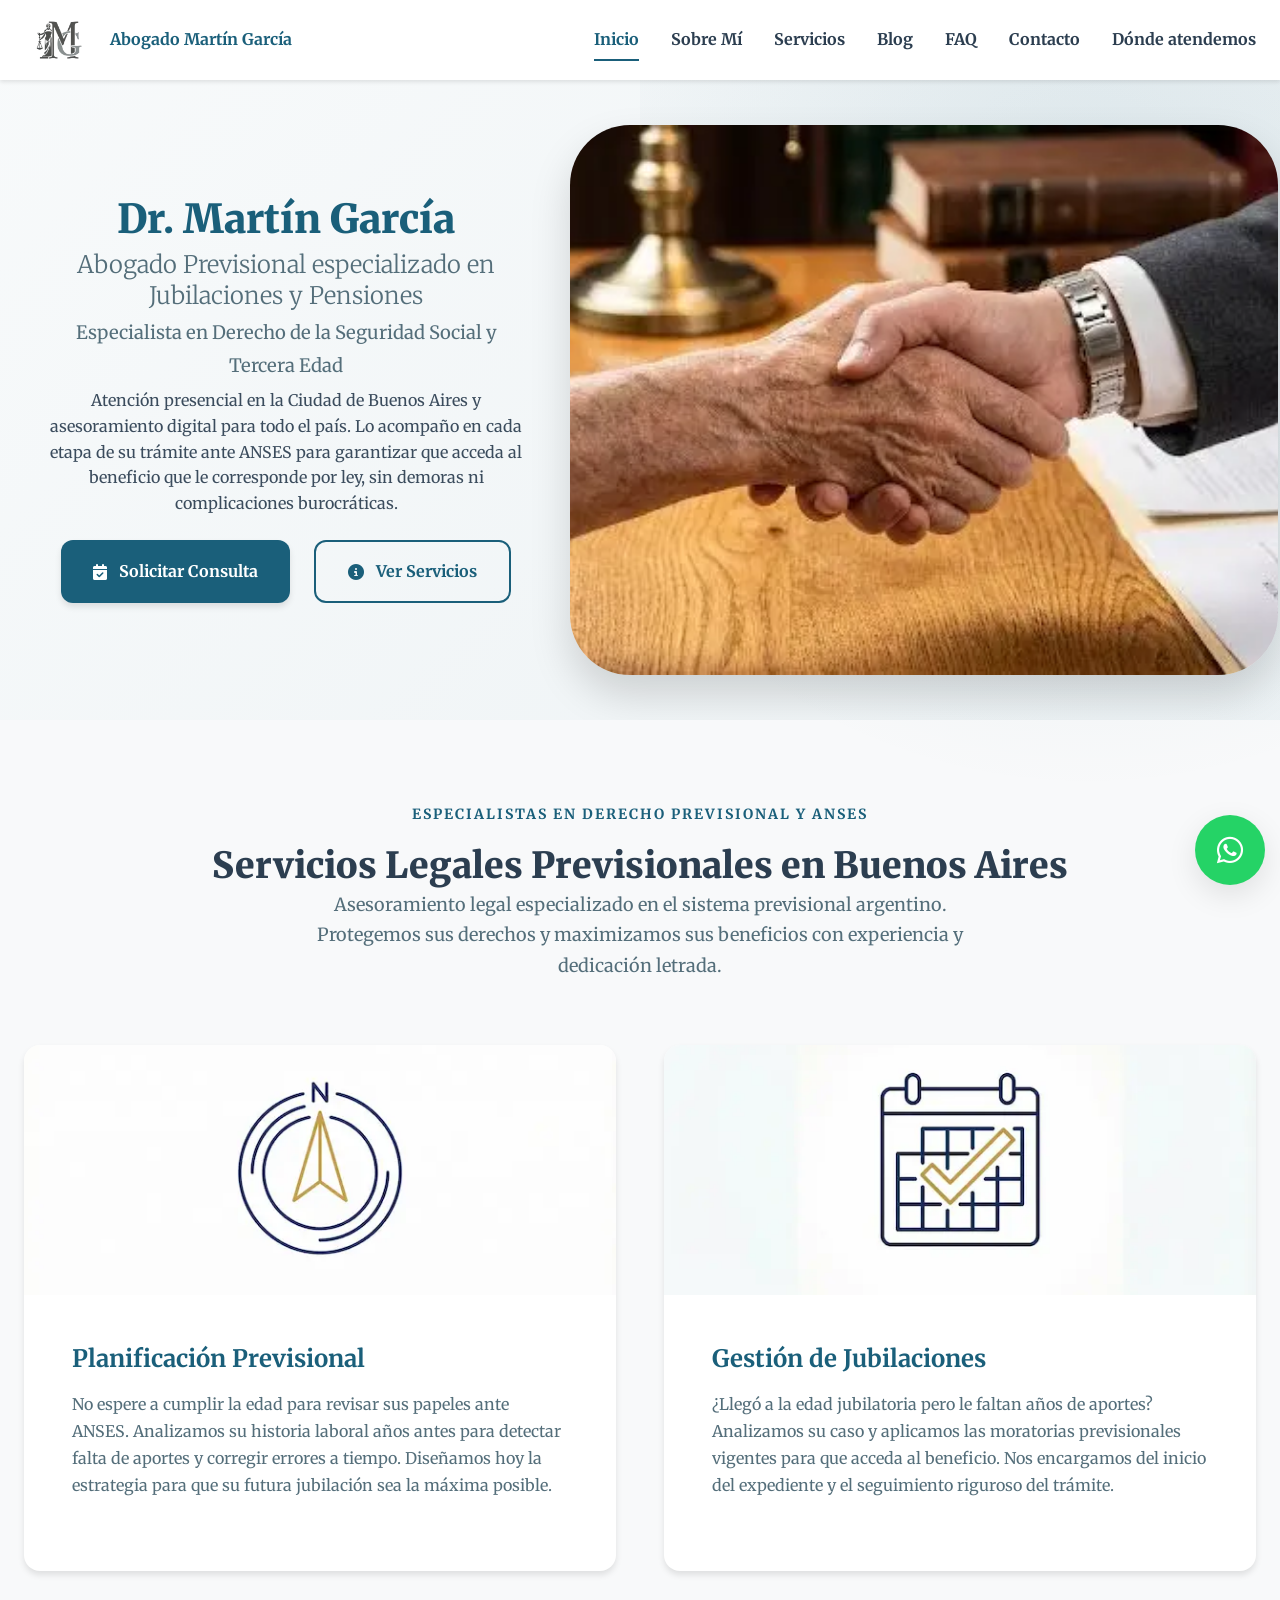
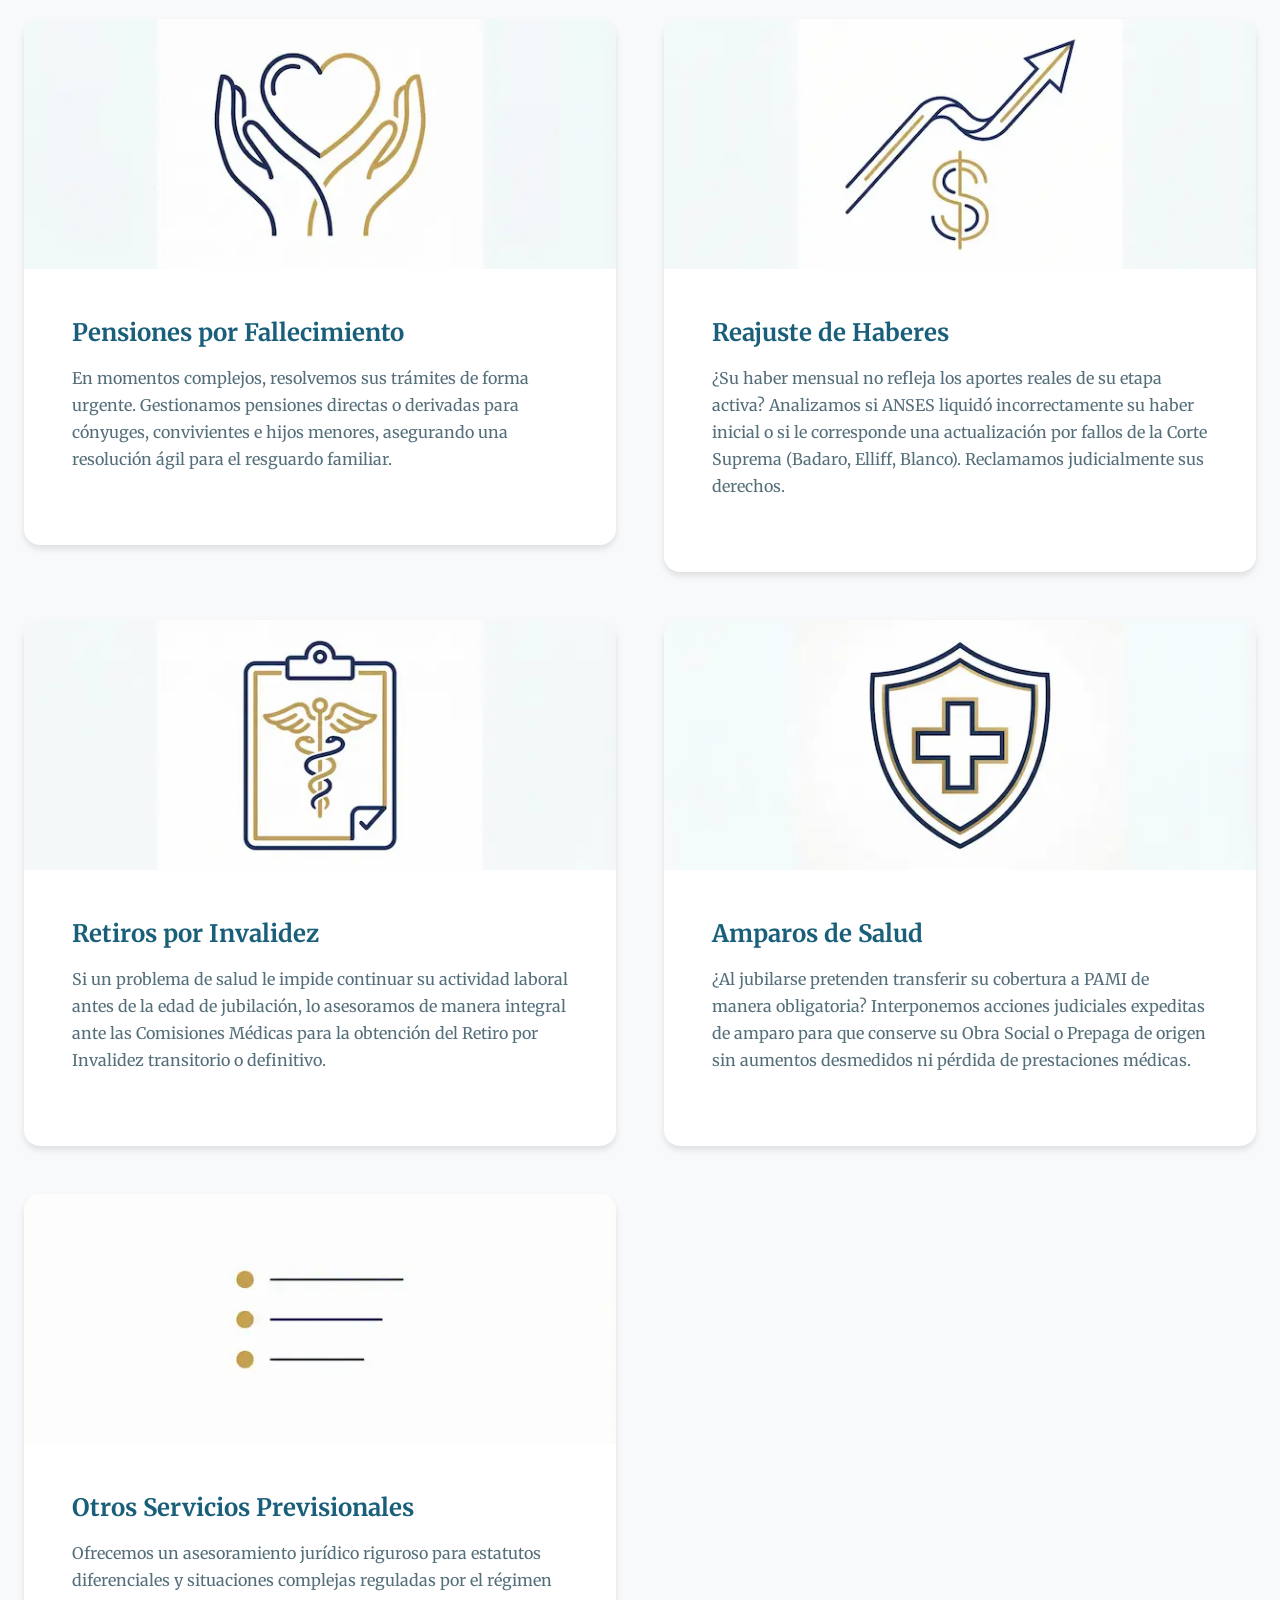
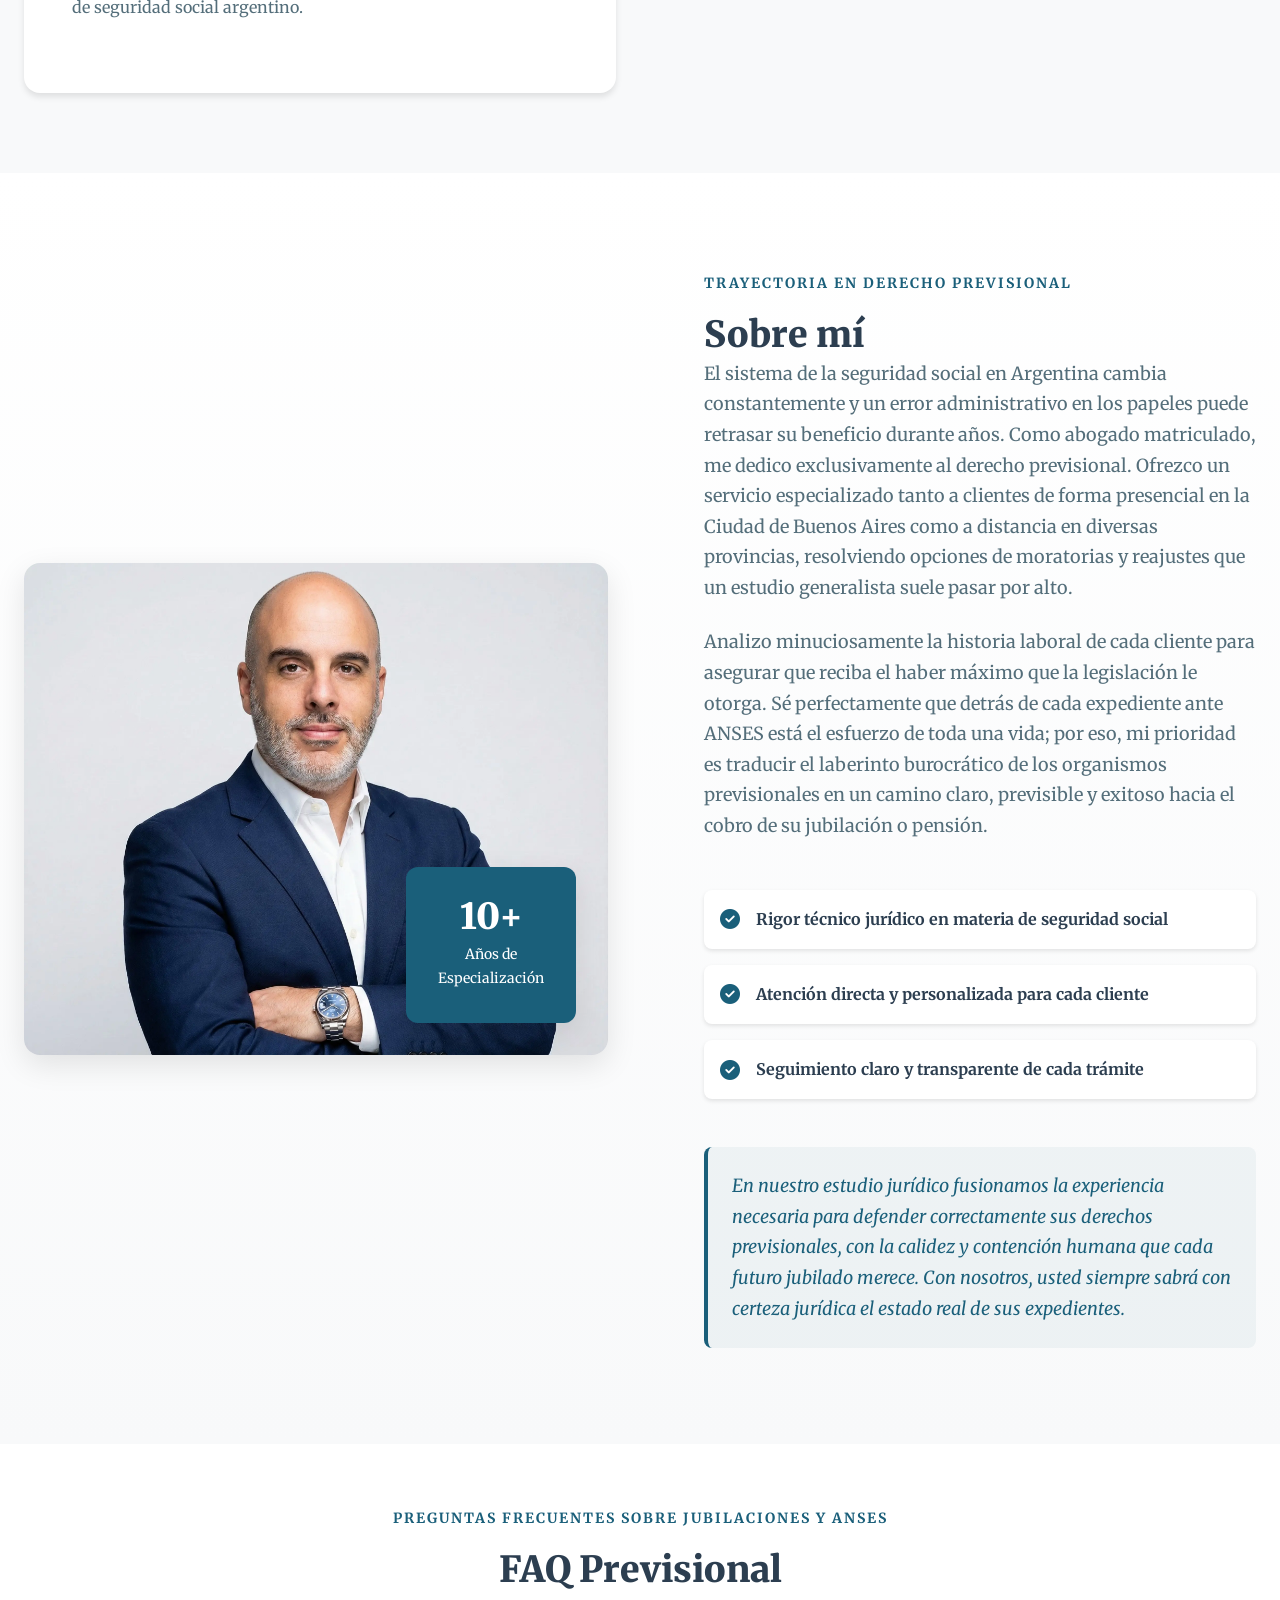
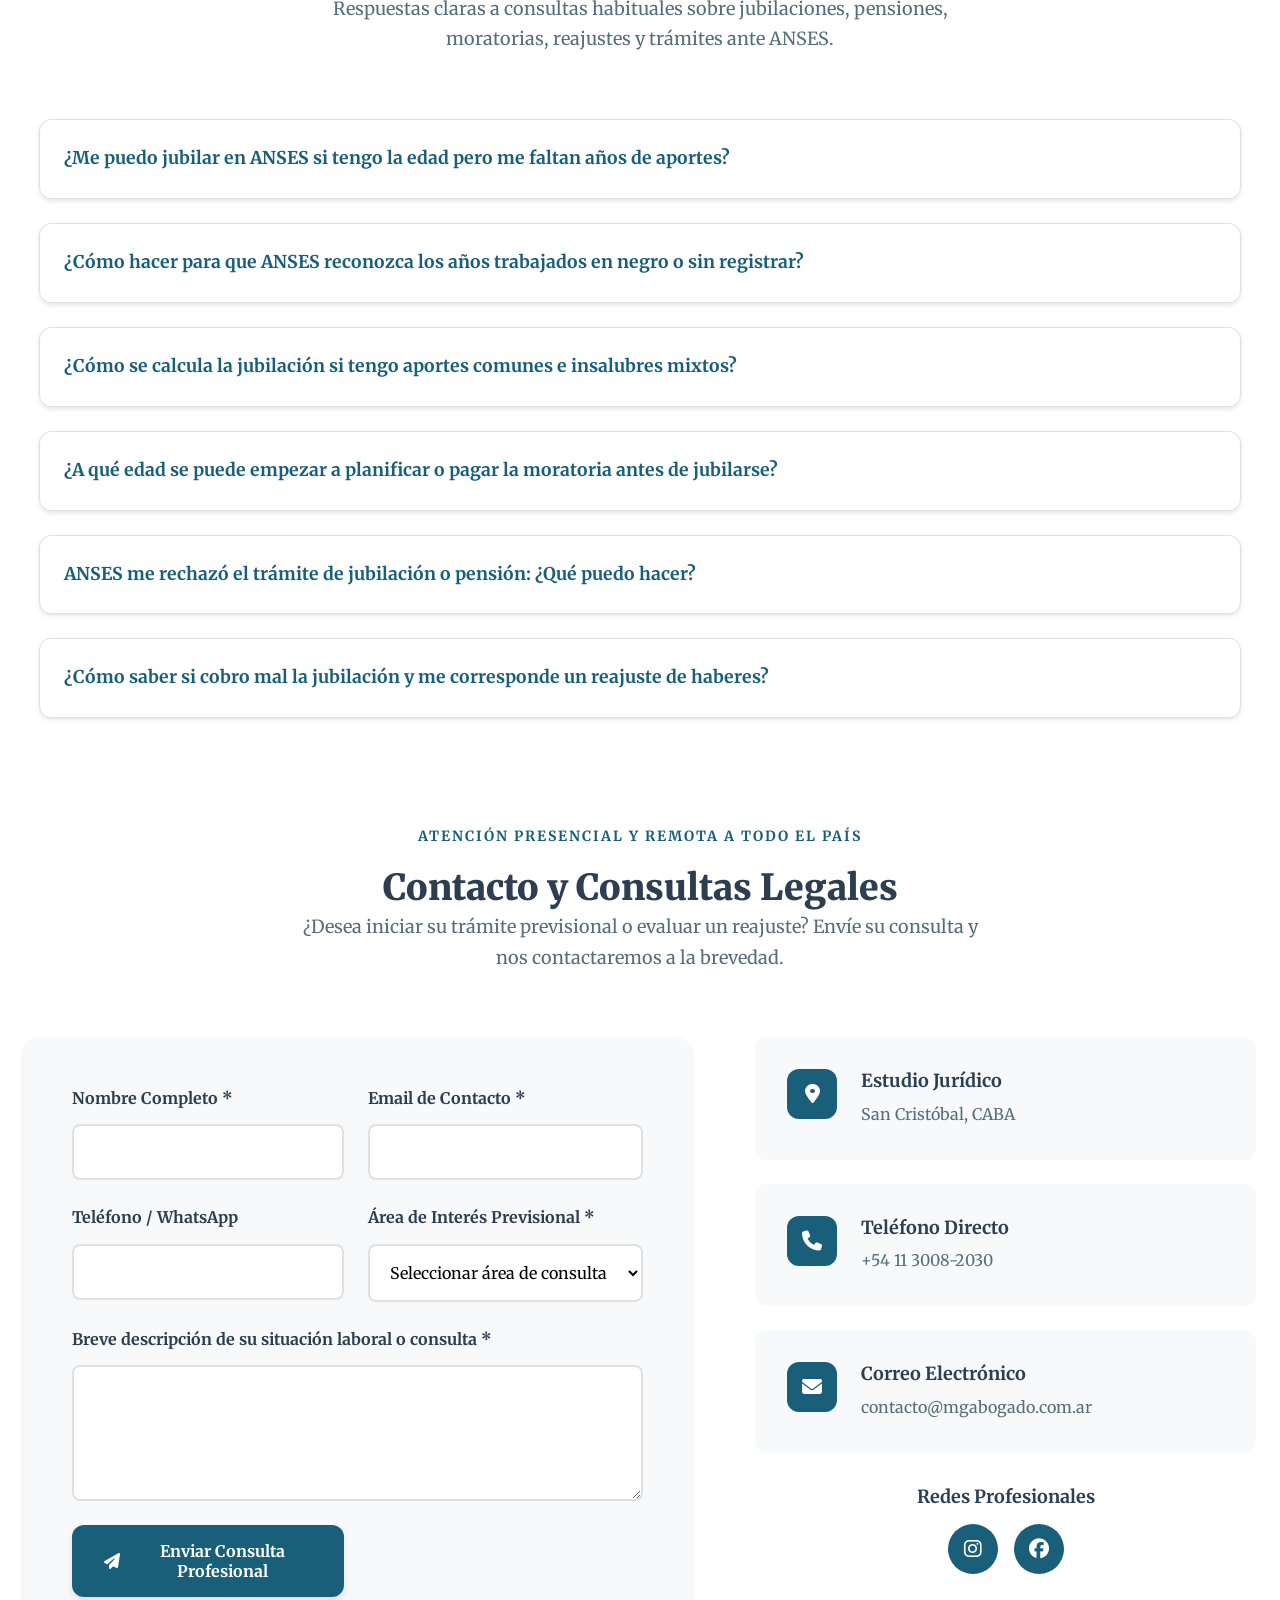
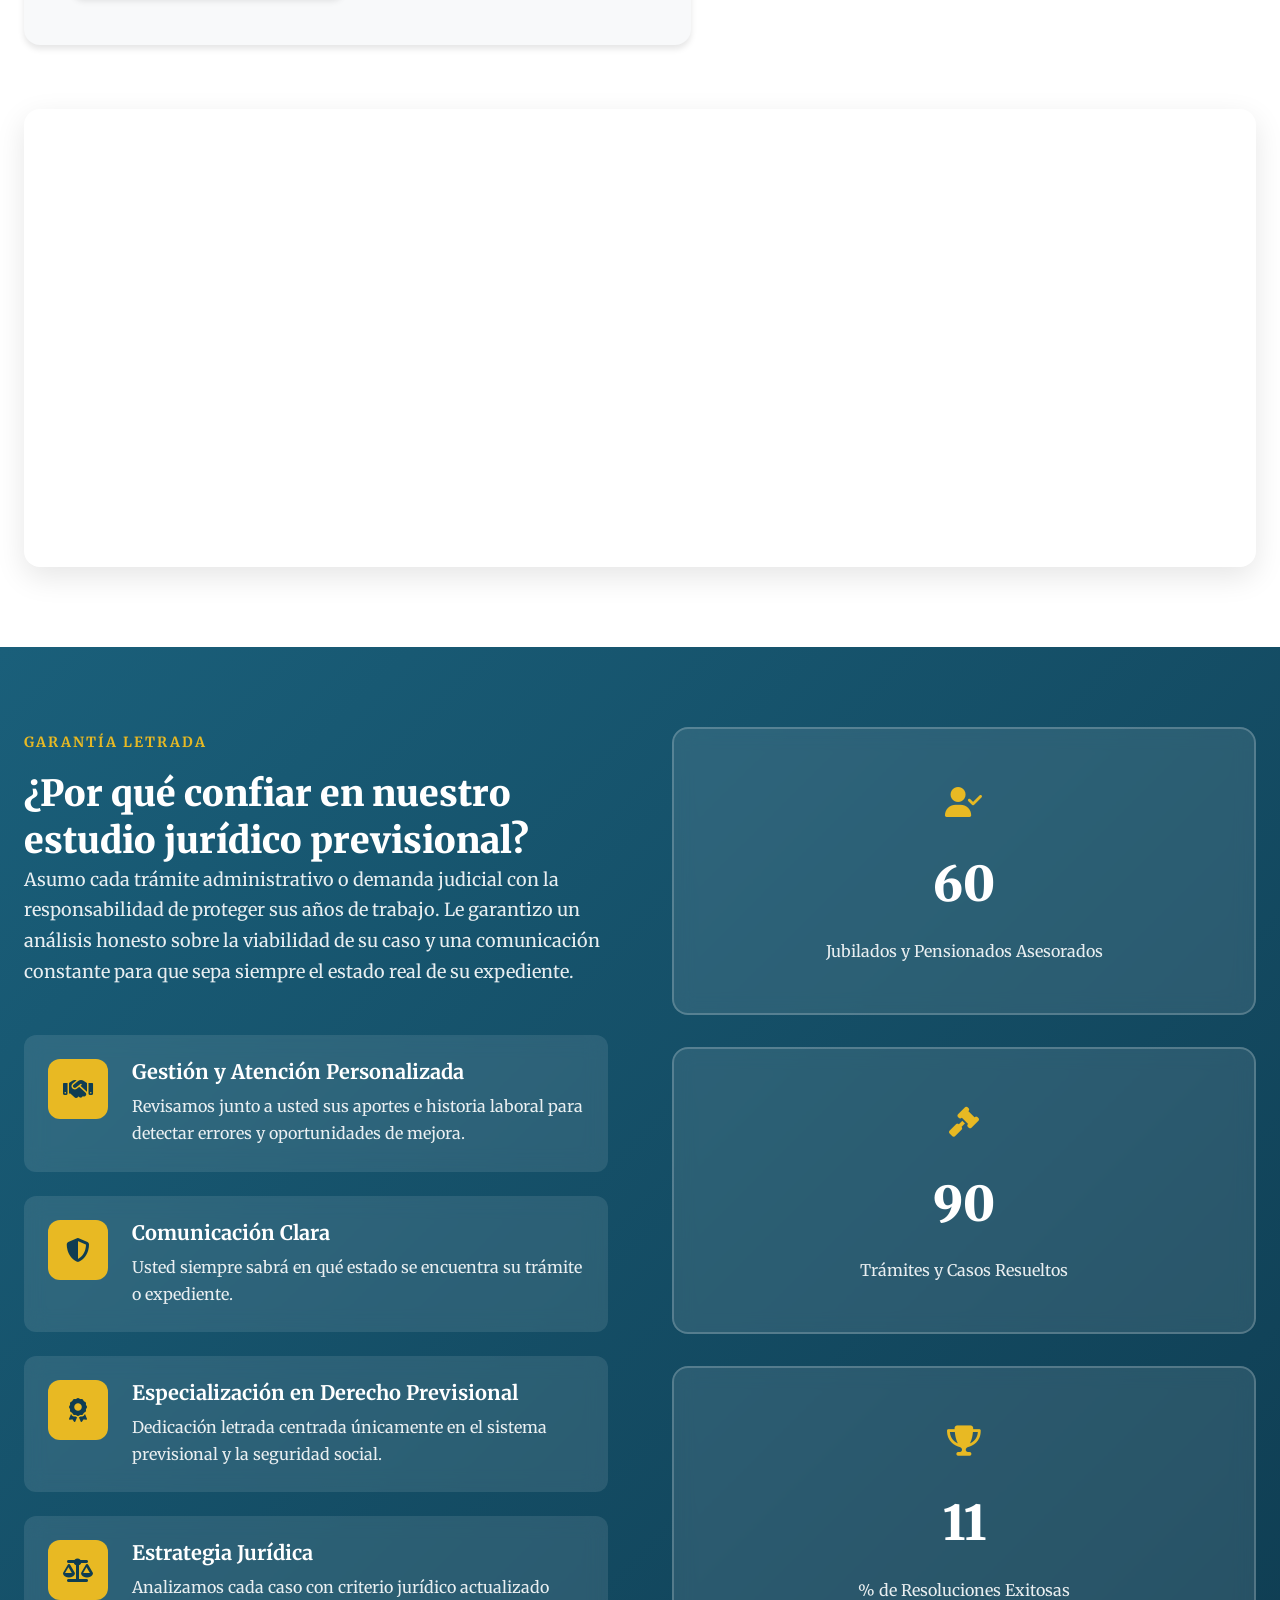
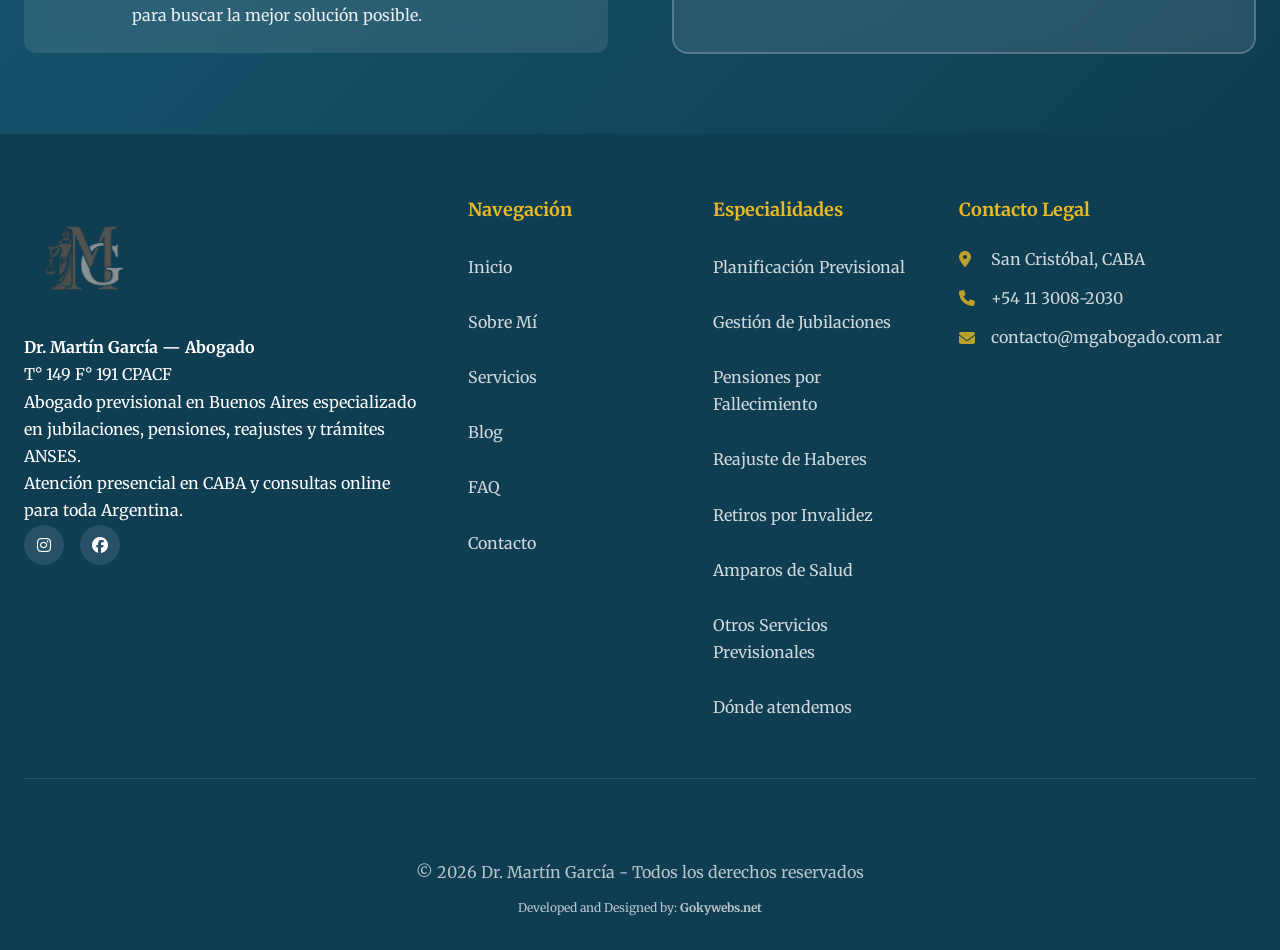
==== commit d2a15dbc: "Add blog.js script to index.html" ====
--- a/index.html
+++ b/index.html
@@ -805,5 +805,6 @@
     </a>
 
     <script src="script.js"></script>
+    <script src="blog.js"></script>
 </body>
 </html>
--- a/styles.css
+++ b/styles.css
@@ -1870,4 +1870,99 @@
         width: 100% !important;
         margin: 0;
     }
-}+}
+.related-title{
+
+    font-size:2rem;
+
+    margin-bottom:30px;
+
+    color:#1a5f7a;
+
+}
+
+.related-grid{
+
+    display:grid;
+
+    grid-template-columns:repeat(auto-fit,minmax(320px,1fr));
+
+    gap:30px;
+
+}
+
+.related-card{
+
+    background:#fff;
+
+    border-radius:18px;
+
+    overflow:hidden;
+
+    box-shadow:0 10px 25px rgba(0,0,0,.08);
+
+    transition:.3s;
+
+}
+
+.related-card:hover{
+
+    transform:translateY(-8px);
+
+}
+
+.related-card img{
+
+    width:100%;
+
+    height:220px;
+
+    object-fit:cover;
+
+}
+
+.related-content{
+
+    padding:25px;
+
+}
+
+.related-date{
+
+    font-size:.9rem;
+
+    color:#888;
+
+}
+
+.related-content h3{
+
+    margin:15px 0;
+
+    color:#1a5f7a;
+
+}
+
+.related-content p{
+
+    color:#666;
+
+    line-height:1.7;
+
+    margin-bottom:20px;
+
+}
+
+.related-button{
+
+    font-weight:bold;
+
+    color:#1a5f7a;
+
+}
+
+.related-button:hover{
+
+    color:#e8b923;
+
+}
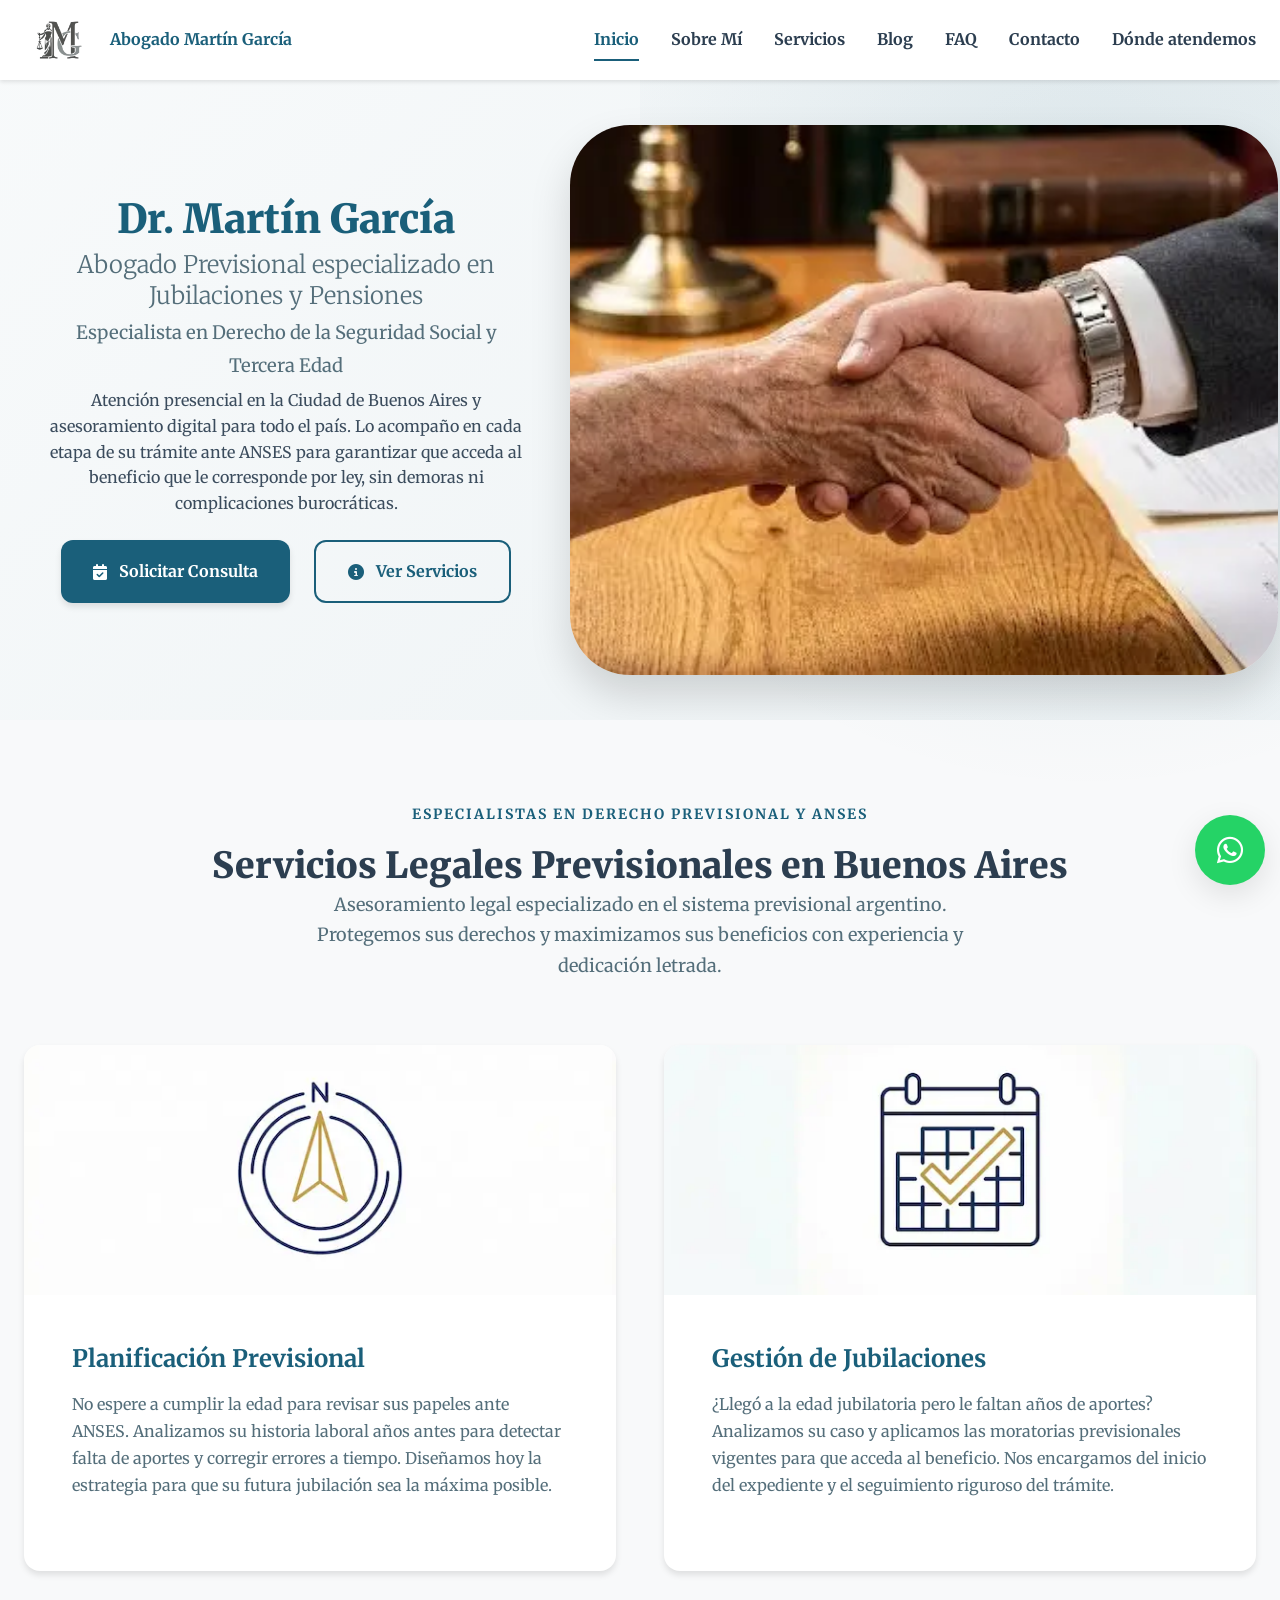
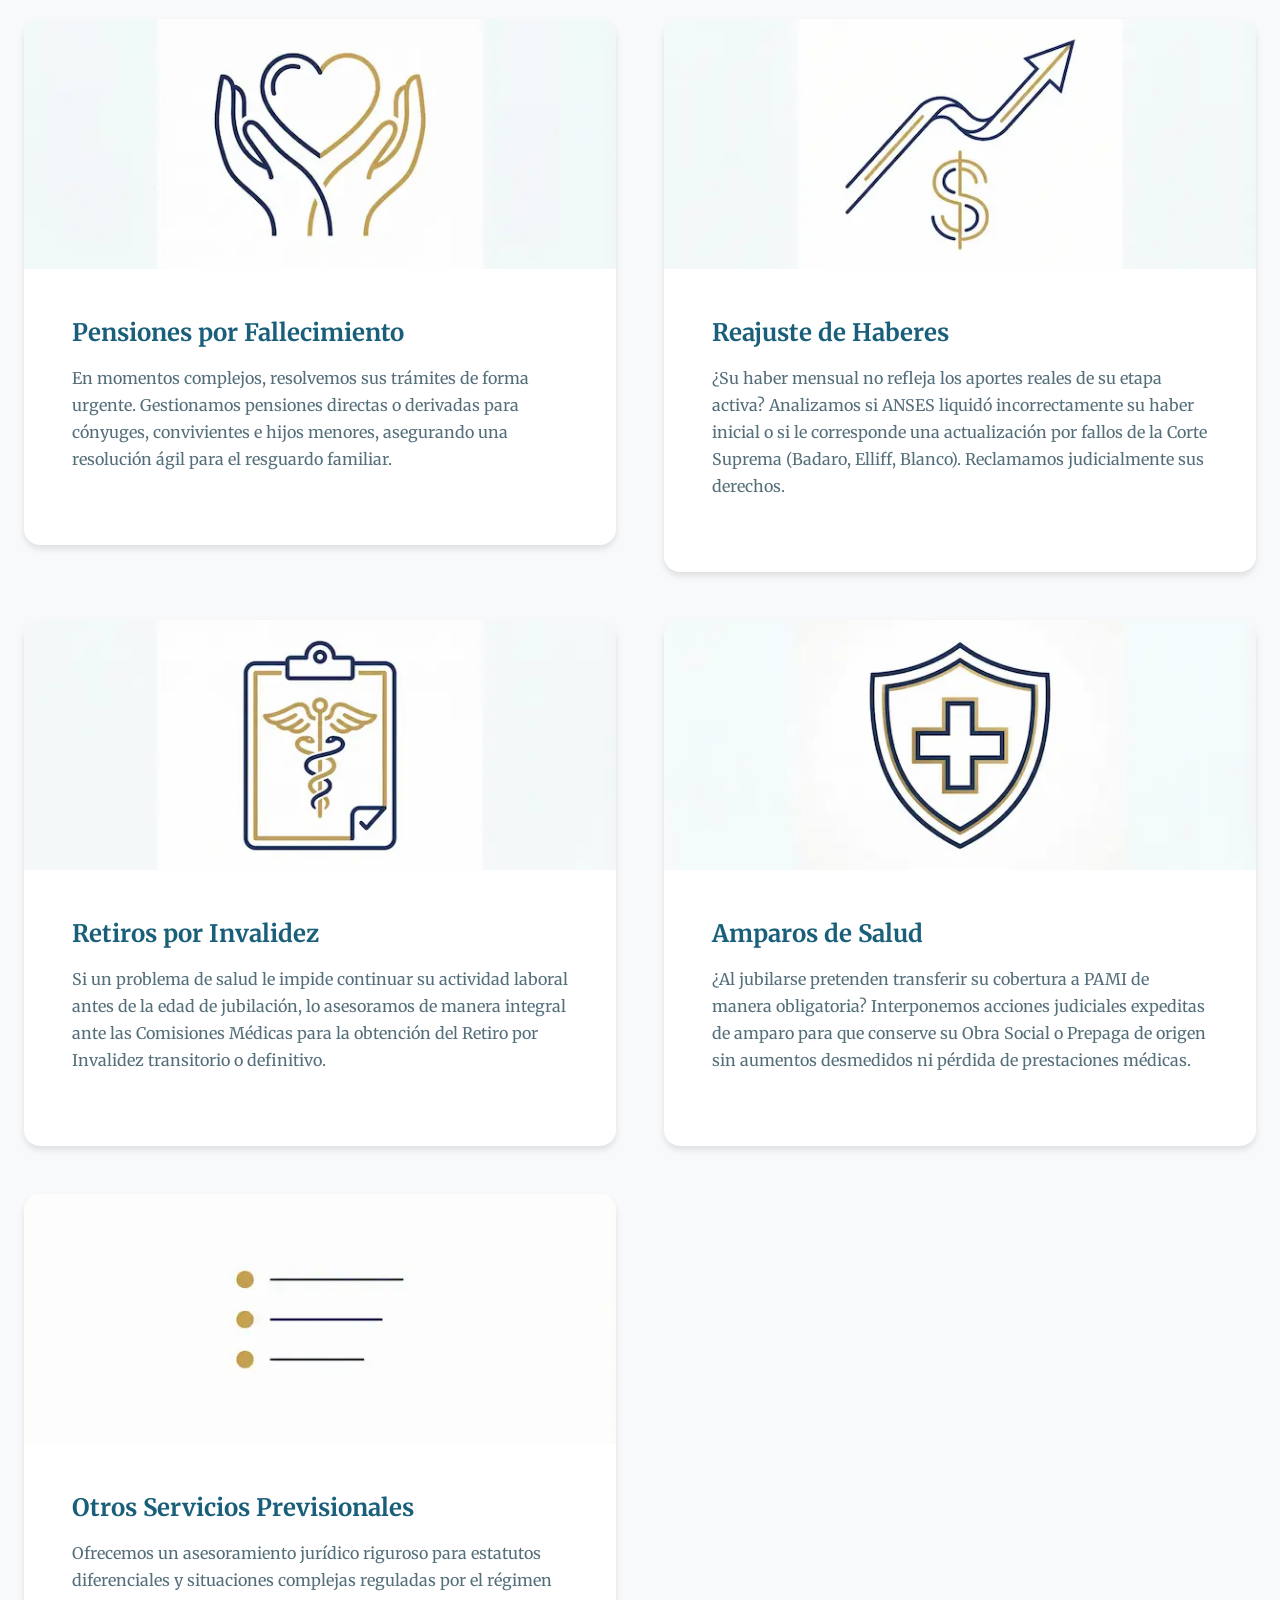
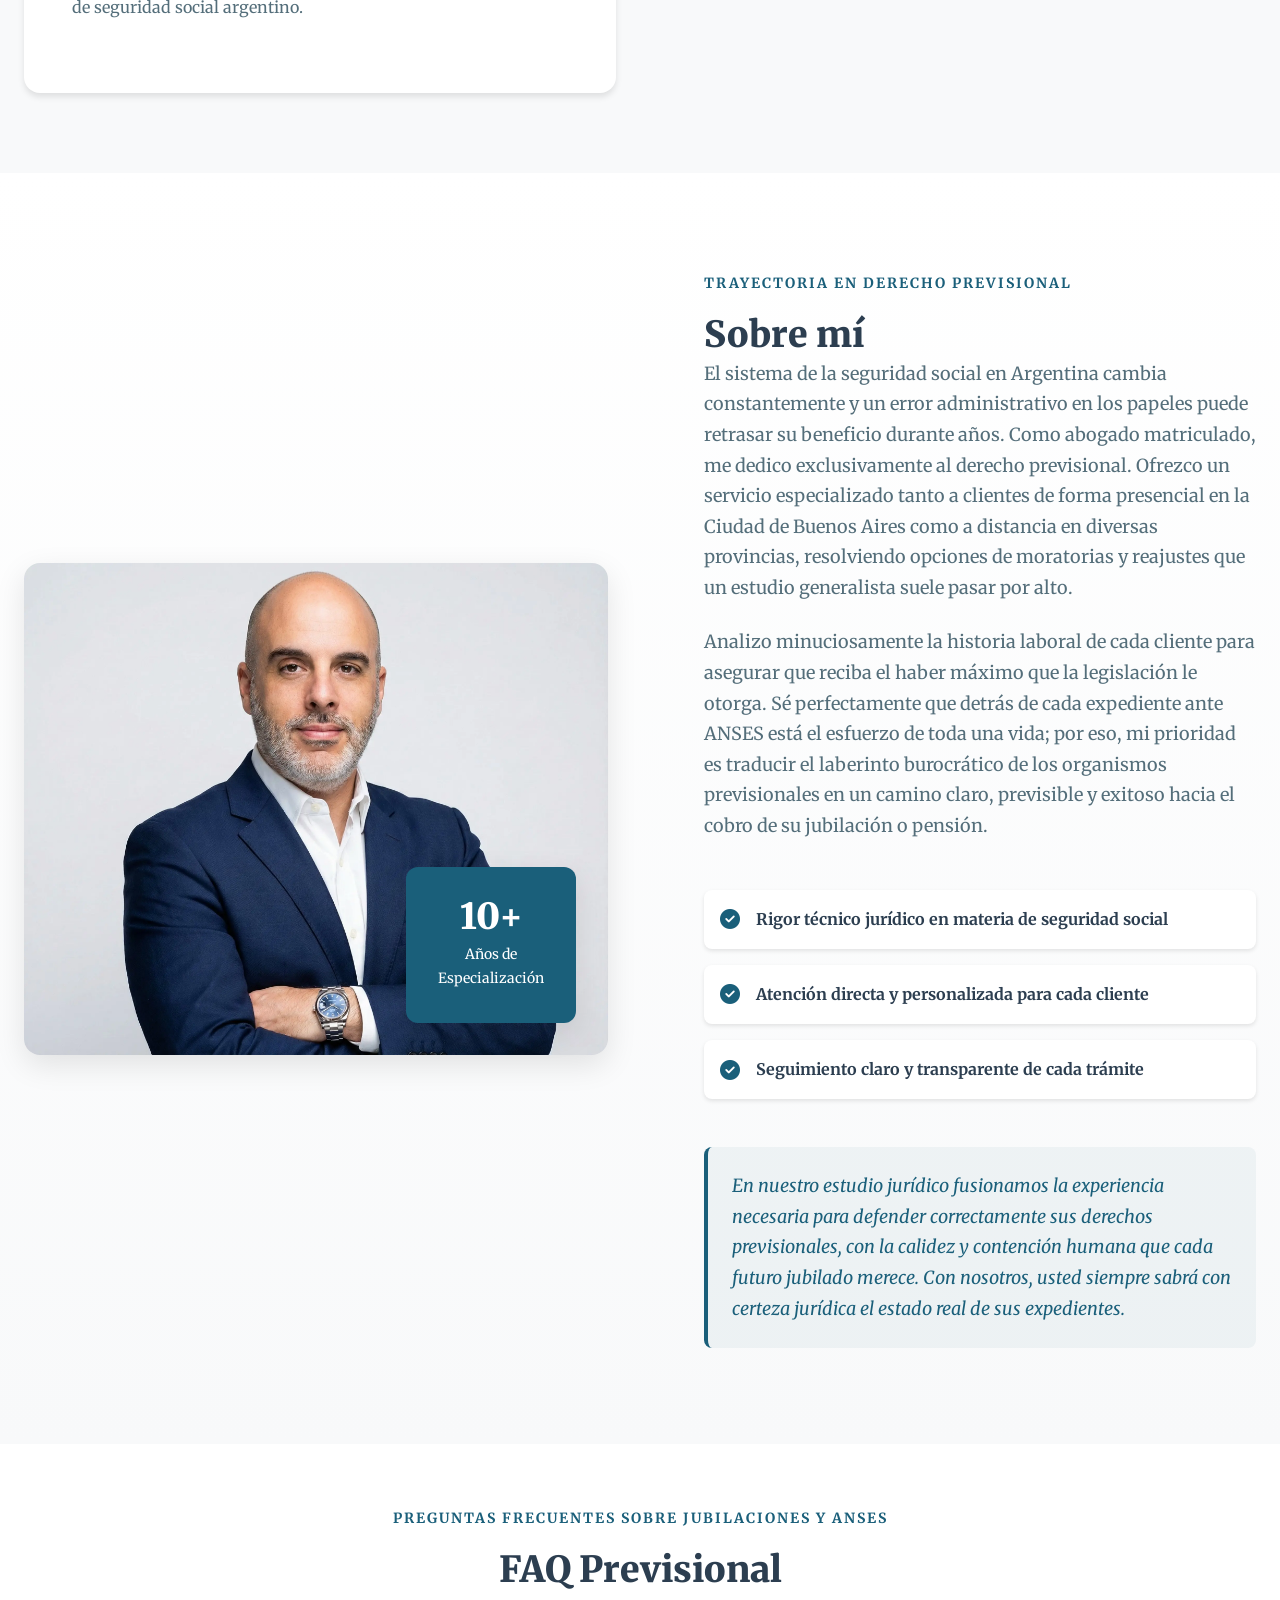
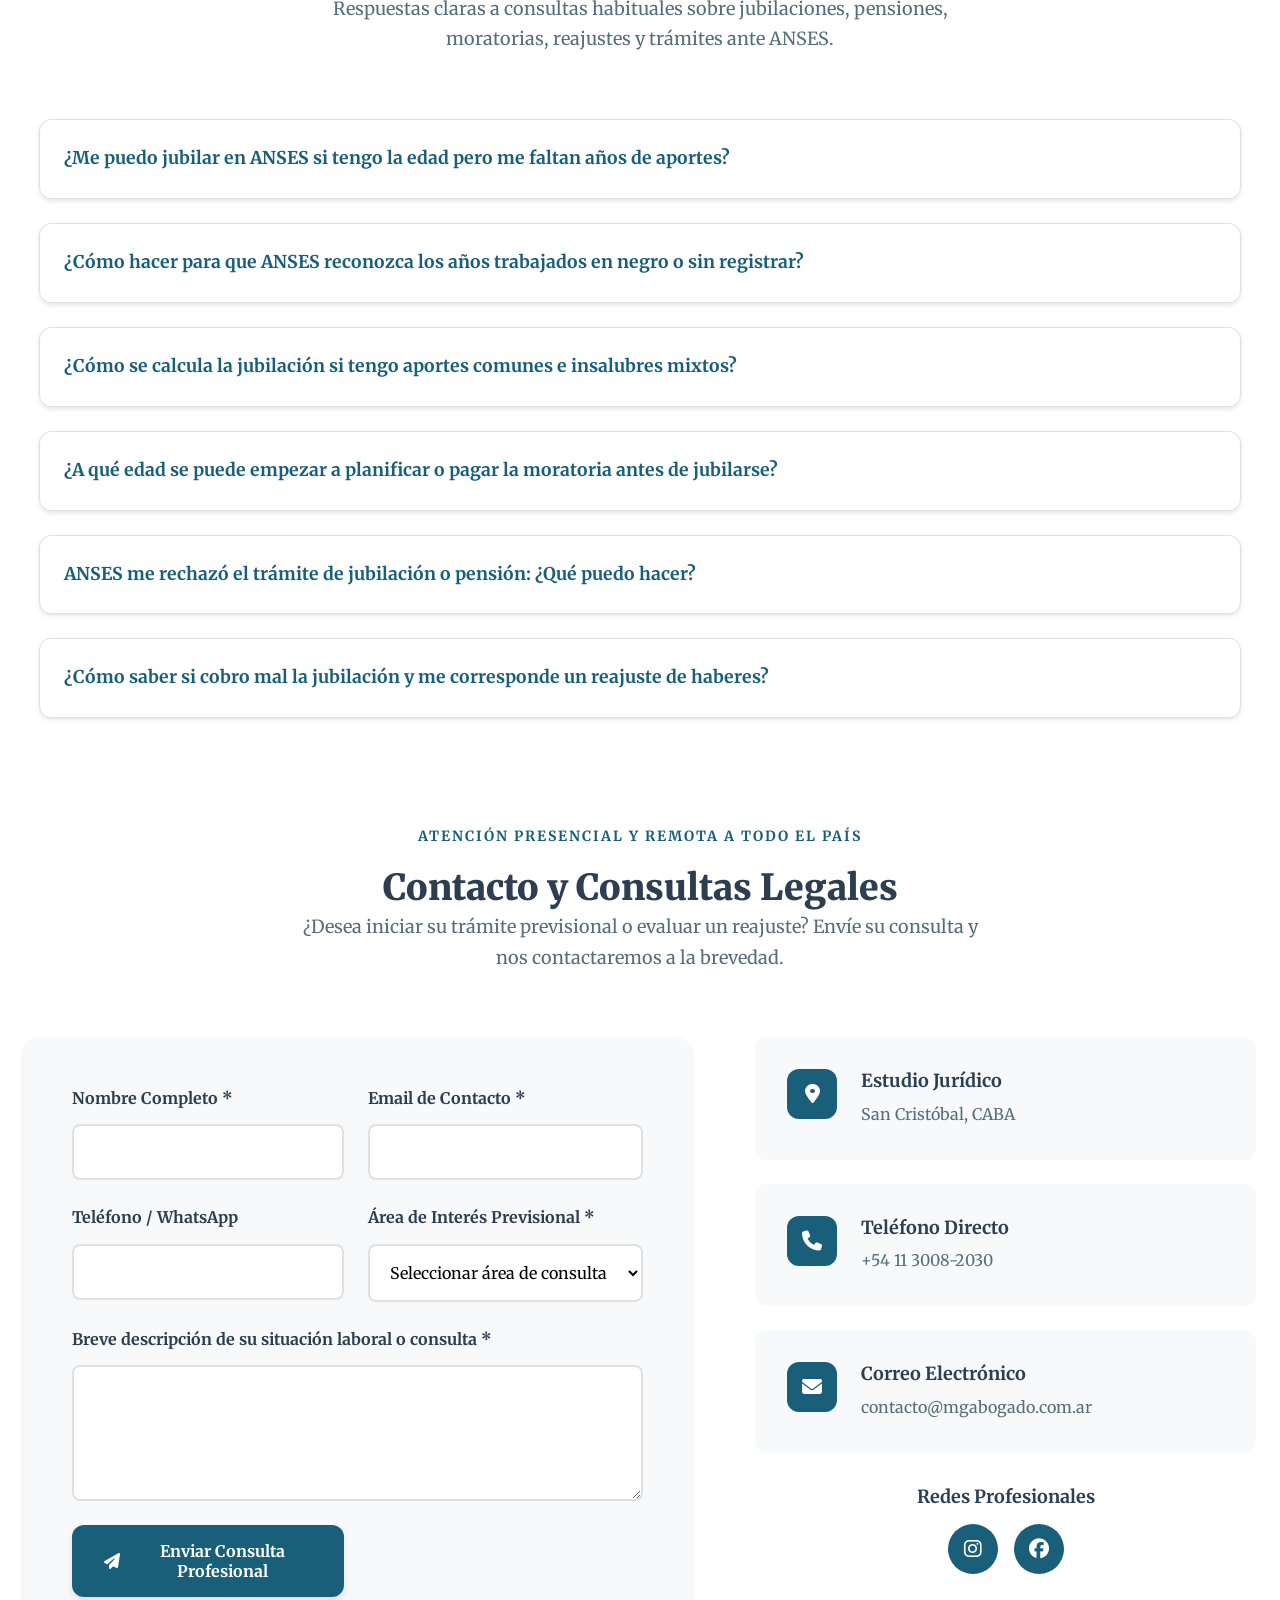
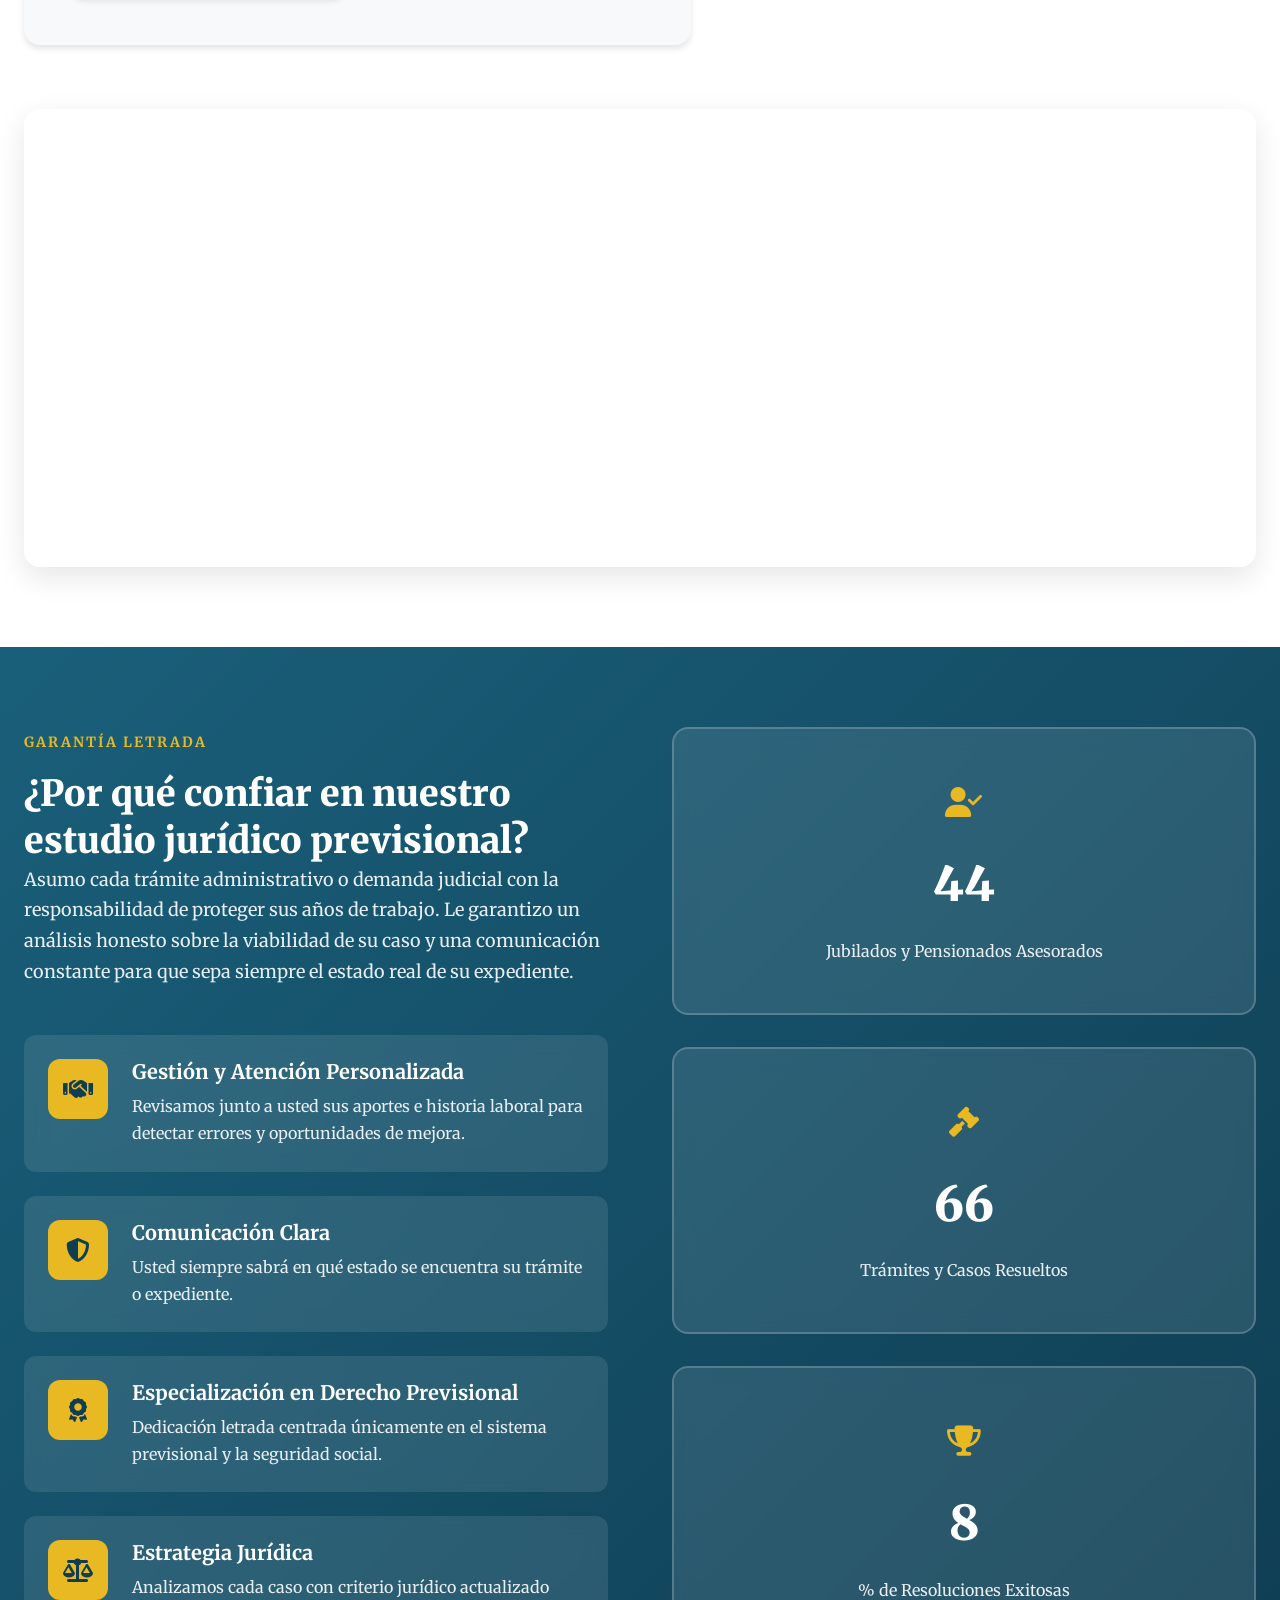
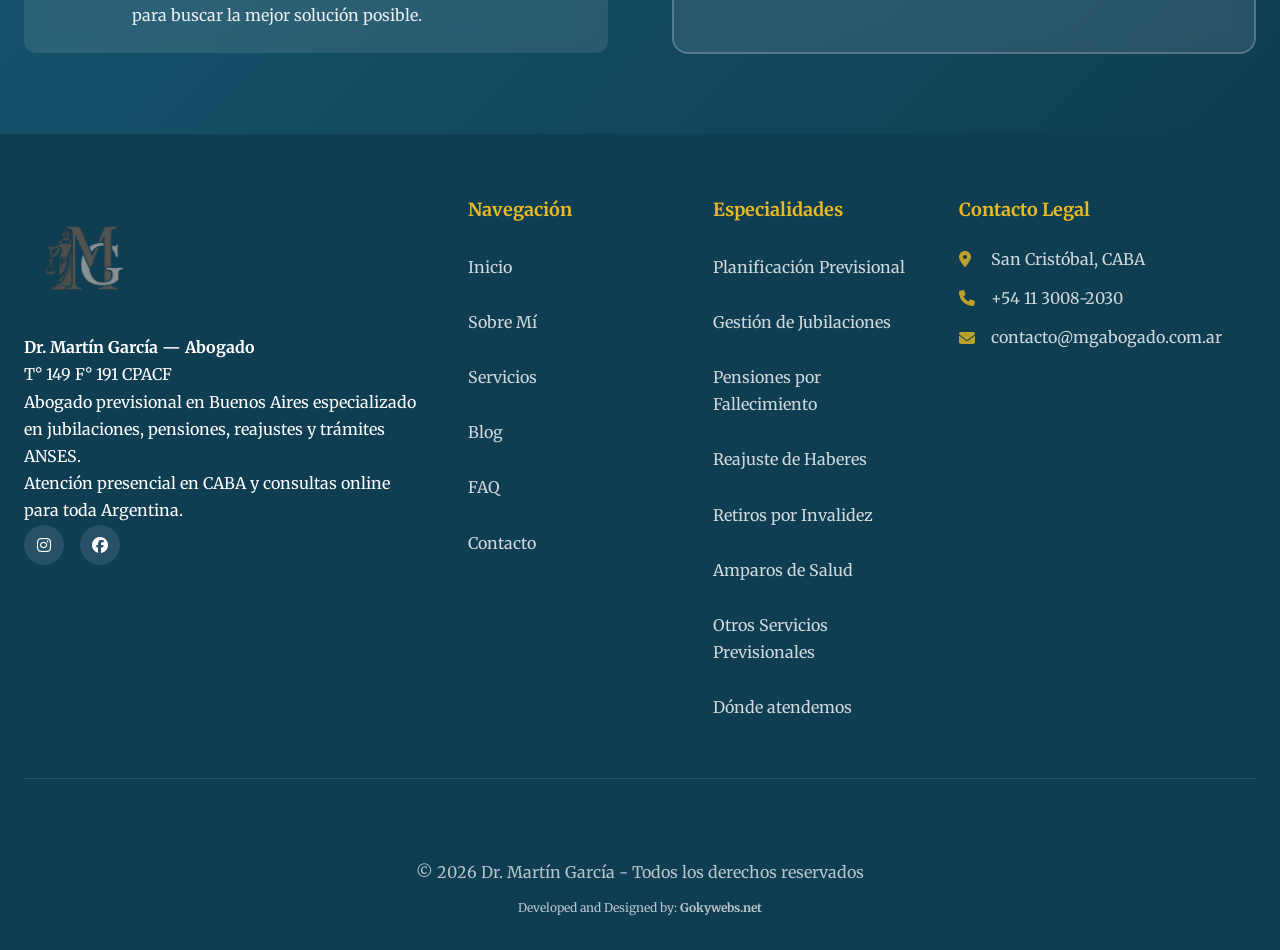
==== commit 017f288c: "Replace blog.js with blog-feed.js in index.html" ====
--- a/index.html
+++ b/index.html
@@ -805,6 +805,6 @@
     </a>
 
     <script src="script.js"></script>
-    <script src="blog.js"></script>
+    <script src="blog-feed.js"></script>
 </body>
 </html>
